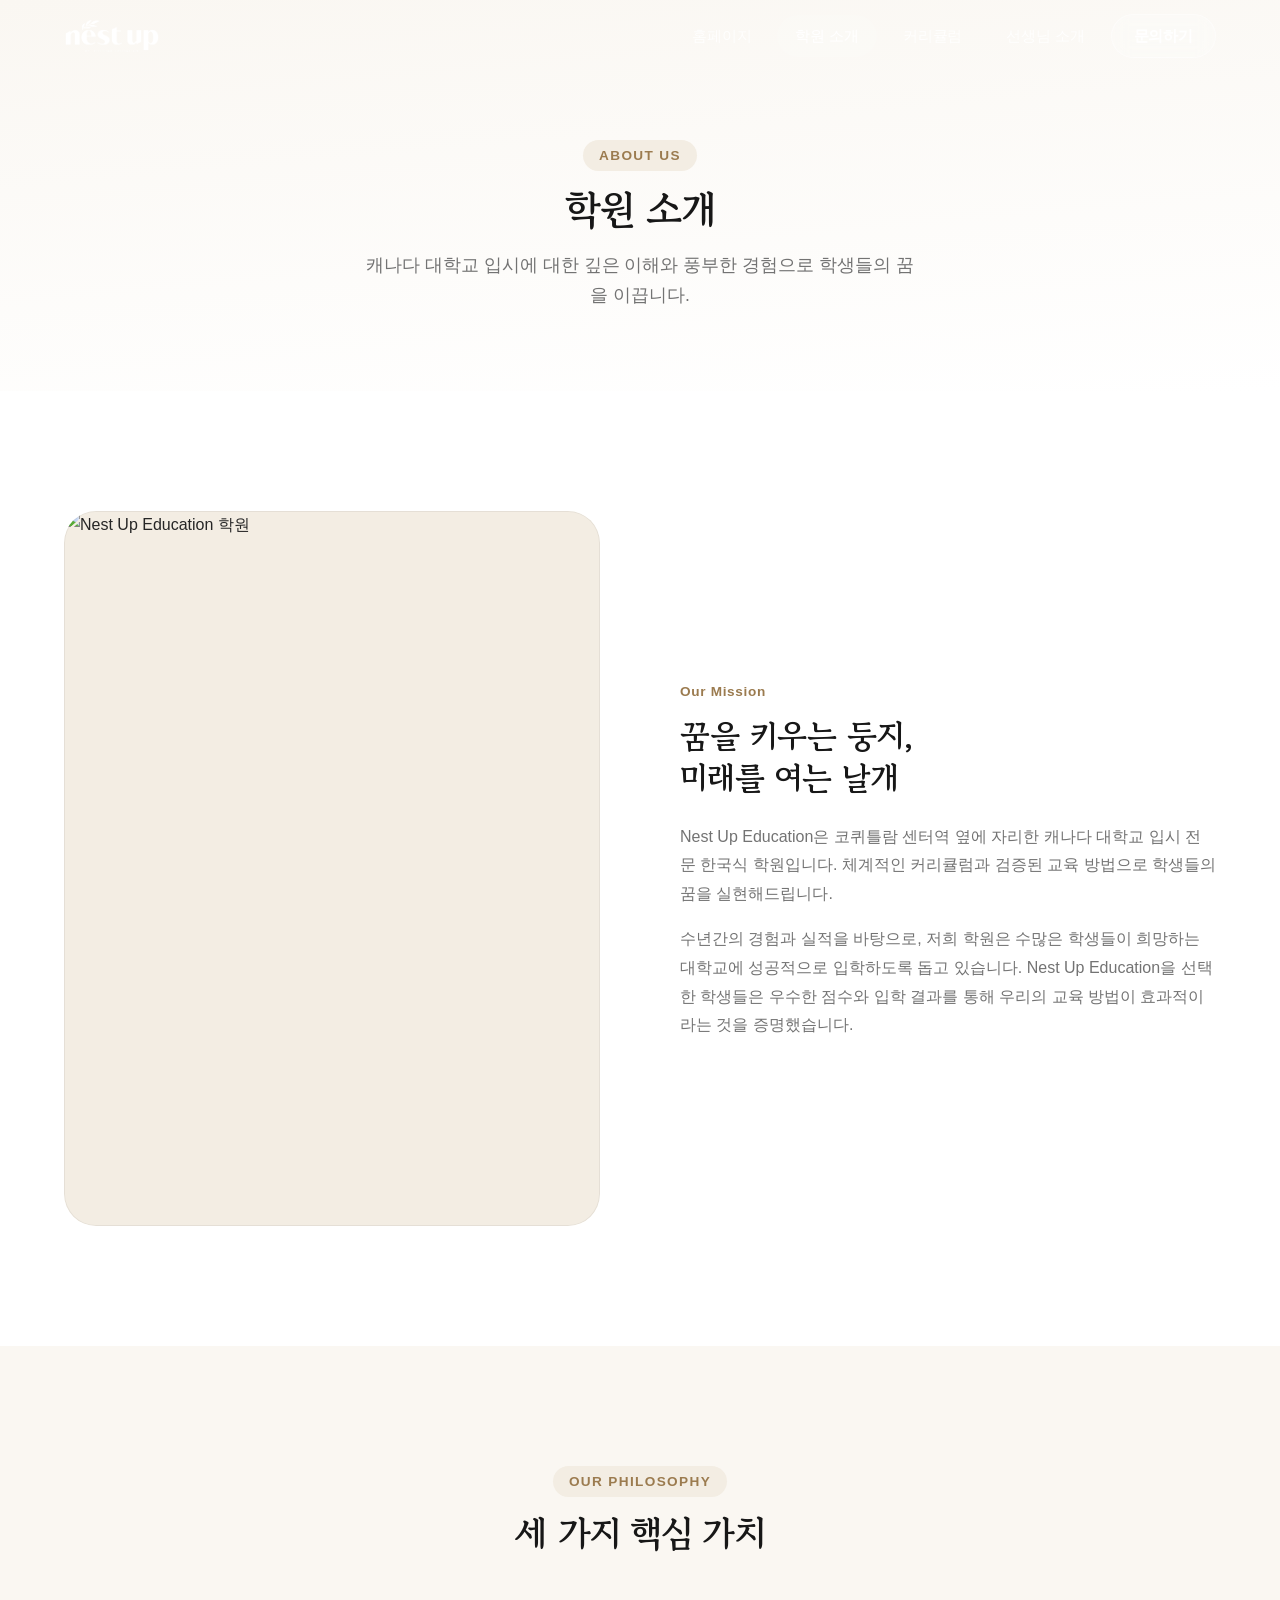
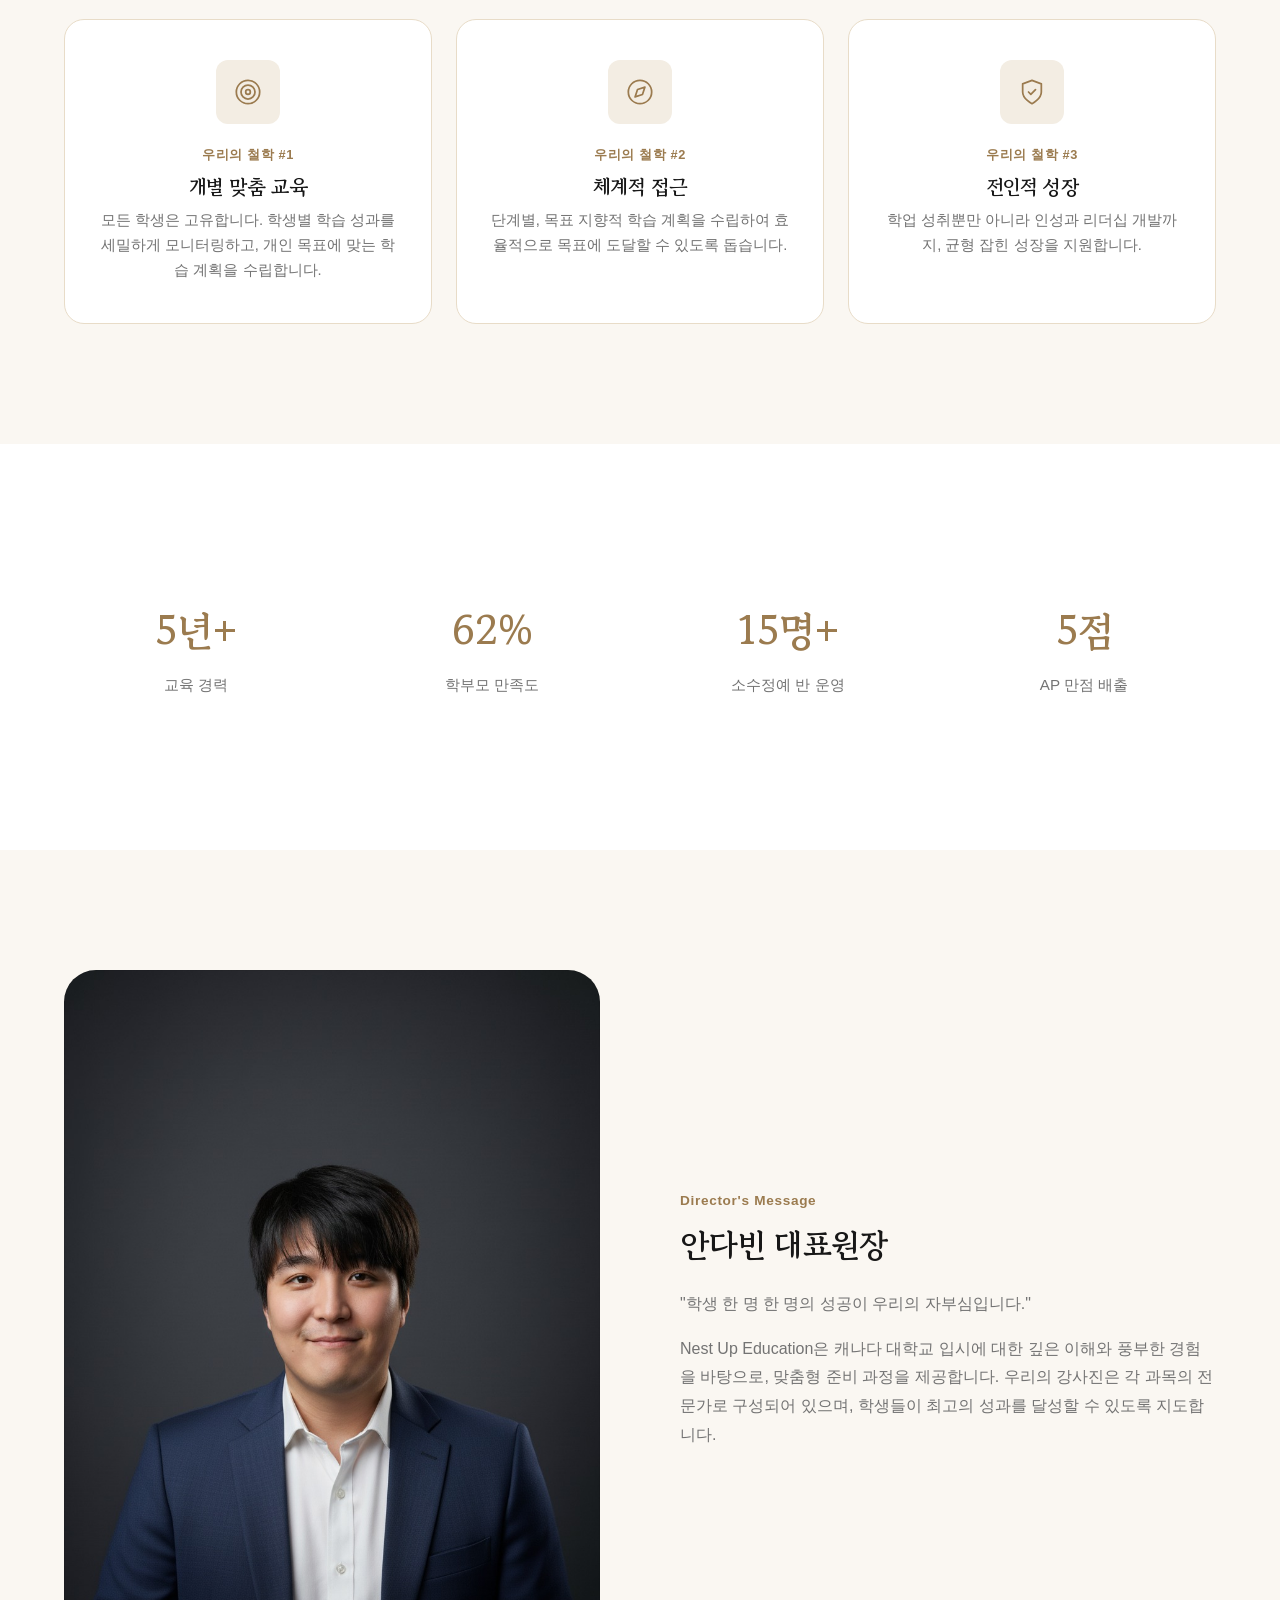
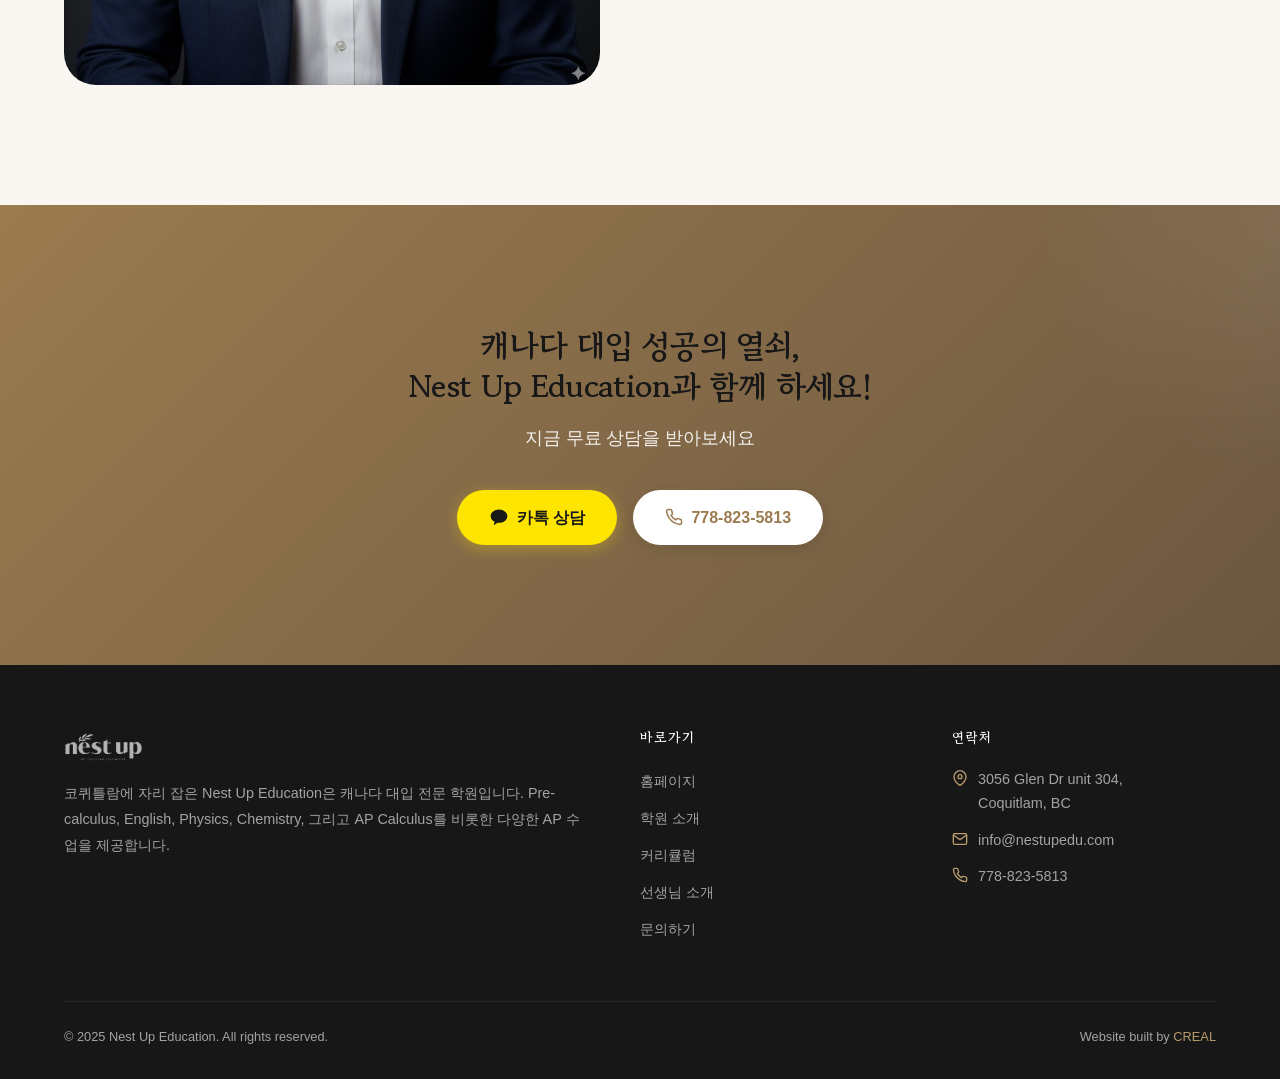
==== about.html @ 0aa25c6c "Initial commit: Nest Up Education website 5-page static site (Home, About, Curriculum, Teachers, Con" ====
<!DOCTYPE html>
<html lang="ko">
<head>
  <meta charset="UTF-8">
  <meta name="viewport" content="width=device-width, initial-scale=1.0">
  <title>학원 소개 | Nest Up Education</title>
  <meta name="description" content="Nest Up Education 학원 소개 - 캐나다 대학교 입시 전문 교육 기관">
  <link rel="preconnect" href="https://fonts.googleapis.com">
  <link rel="preconnect" href="https://fonts.gstatic.com" crossorigin>
  <link href="https://fonts.googleapis.com/css2?family=Gowun+Batang:wght@400;700&display=swap" rel="stylesheet">
  <link rel="stylesheet" href="https://cdn.jsdelivr.net/gh/orioncactus/pretendard@v1.3.9/dist/web/variable/pretendardvariable-dynamic-subset.min.css">
  <link rel="stylesheet" href="styles.css">
</head>
<body>

  <!-- Navigation -->
  <nav class="nav">
    <div class="nav-inner">
      <a href="index.html" class="nav-logo">
        <img src="assets/logo.png" alt="Nest Up Education">
      </a>
      <ul class="nav-menu">
        <li><a href="index.html">홈페이지</a></li>
        <li><a href="about.html">학원 소개</a></li>
        <li><a href="curriculum.html">커리큘럼</a></li>
        <li><a href="teachers.html">선생님 소개</a></li>
        <li><a href="contact.html" class="nav-cta">문의하기</a></li>
      </ul>
      <button class="hamburger" aria-label="메뉴 열기">
        <span></span>
        <span></span>
        <span></span>
      </button>
    </div>
  </nav>

  <!-- Page Hero -->
  <section class="page-hero">
    <div class="container fade-in">
      <span class="section-label">About Us</span>
      <h1 class="page-hero-title">학원 소개</h1>
      <p class="page-hero-desc">캐나다 대학교 입시에 대한 깊은 이해와 풍부한 경험으로 학생들의 꿈을 이끕니다.</p>
    </div>
  </section>

  <!-- Mission -->
  <section class="section">
    <div class="container">
      <div class="split">
        <div class="split-image fade-in-left">
          <img src="assets/academy-building.jpg" alt="Nest Up Education 학원" style="width:100%;height:100%;object-fit:cover;">
        </div>
        <div class="fade-in-right">
          <p class="split-label">Our Mission</p>
          <h2 class="split-title">꿈을 키우는 둥지,<br>미래를 여는 날개</h2>
          <p class="split-text">
            Nest Up Education은 코퀴틀람 센터역 옆에 자리한 캐나다 대학교 입시 전문 한국식 학원입니다. 체계적인 커리큘럼과 검증된 교육 방법으로 학생들의 꿈을 실현해드립니다.
          </p>
          <p class="split-text">
            수년간의 경험과 실적을 바탕으로, 저희 학원은 수많은 학생들이 희망하는 대학교에 성공적으로 입학하도록 돕고 있습니다. Nest Up Education을 선택한 학생들은 우수한 점수와 입학 결과를 통해 우리의 교육 방법이 효과적이라는 것을 증명했습니다.
          </p>
        </div>
      </div>
    </div>
  </section>

  <!-- Philosophy -->
  <section class="section section-warm">
    <div class="container">
      <div class="section-header fade-in">
        <span class="section-label">Our Philosophy</span>
        <h2 class="section-title">세 가지 핵심 가치</h2>
      </div>
      <div class="philosophy-grid stagger">
        <div class="philosophy-card fade-in">
          <div class="philosophy-icon"><svg width="28" height="28" viewBox="0 0 24 24" fill="none" stroke="currentColor" stroke-width="1.5" stroke-linecap="round" stroke-linejoin="round"><circle cx="12" cy="12" r="10"/><circle cx="12" cy="12" r="6"/><circle cx="12" cy="12" r="2"/></svg></div>
          <p class="philosophy-label">우리의 철학 #1</p>
          <h3 class="philosophy-title">개별 맞춤 교육</h3>
          <p class="philosophy-desc">모든 학생은 고유합니다. 학생별 학습 성과를 세밀하게 모니터링하고, 개인 목표에 맞는 학습 계획을 수립합니다.</p>
        </div>
        <div class="philosophy-card fade-in">
          <div class="philosophy-icon"><svg width="28" height="28" viewBox="0 0 24 24" fill="none" stroke="currentColor" stroke-width="1.5" stroke-linecap="round" stroke-linejoin="round"><circle cx="12" cy="12" r="10"/><polygon points="16.24 7.76 14.12 14.12 7.76 16.24 9.88 9.88 16.24 7.76"/></svg></div>
          <p class="philosophy-label">우리의 철학 #2</p>
          <h3 class="philosophy-title">체계적 접근</h3>
          <p class="philosophy-desc">단계별, 목표 지향적 학습 계획을 수립하여 효율적으로 목표에 도달할 수 있도록 돕습니다.</p>
        </div>
        <div class="philosophy-card fade-in">
          <div class="philosophy-icon"><svg width="28" height="28" viewBox="0 0 24 24" fill="none" stroke="currentColor" stroke-width="1.5" stroke-linecap="round" stroke-linejoin="round"><path d="M12 22s8-4 8-10V5l-8-3-8 3v7c0 6 8 10 8 10z"/><path d="m9 12 2 2 4-4"/></svg></div>
          <p class="philosophy-label">우리의 철학 #3</p>
          <h3 class="philosophy-title">전인적 성장</h3>
          <p class="philosophy-desc">학업 성취뿐만 아니라 인성과 리더십 개발까지, 균형 잡힌 성장을 지원합니다.</p>
        </div>
      </div>
    </div>
  </section>

  <!-- Stats -->
  <section class="section">
    <div class="container">
      <div style="display:grid;grid-template-columns:repeat(4,1fr);gap:32px;text-align:center;" class="stagger">
        <div class="fade-in" style="padding:32px;">
          <p style="font-family:var(--font-heading);font-size:2.5rem;font-weight:700;color:var(--color-primary);" data-count="5" data-suffix="년+">0</p>
          <p style="font-size:0.95rem;color:var(--color-text-muted);margin-top:8px;">교육 경력</p>
        </div>
        <div class="fade-in" style="padding:32px;">
          <p style="font-family:var(--font-heading);font-size:2.5rem;font-weight:700;color:var(--color-primary);" data-count="100" data-suffix="%">0</p>
          <p style="font-size:0.95rem;color:var(--color-text-muted);margin-top:8px;">학부모 만족도</p>
        </div>
        <div class="fade-in" style="padding:32px;">
          <p style="font-family:var(--font-heading);font-size:2.5rem;font-weight:700;color:var(--color-primary);" data-count="15" data-suffix="명+">0</p>
          <p style="font-size:0.95rem;color:var(--color-text-muted);margin-top:8px;">소수정예 반 운영</p>
        </div>
        <div class="fade-in" style="padding:32px;">
          <p style="font-family:var(--font-heading);font-size:2.5rem;font-weight:700;color:var(--color-primary);" data-count="5" data-suffix="점">0</p>
          <p style="font-size:0.95rem;color:var(--color-text-muted);margin-top:8px;">AP 만점 배출</p>
        </div>
      </div>
    </div>
  </section>

  <!-- Director -->
  <section class="section section-warm">
    <div class="container">
      <div class="split split-reverse">
        <div class="fade-in-right">
          <p class="split-label">Director's Message</p>
          <h2 class="split-title">안다빈 대표원장</h2>
          <p class="split-text">
            "학생 한 명 한 명의 성공이 우리의 자부심입니다."
          </p>
          <p class="split-text">
            Nest Up Education은 캐나다 대학교 입시에 대한 깊은 이해와 풍부한 경험을 바탕으로, 맞춤형 준비 과정을 제공합니다. 우리의 강사진은 각 과목의 전문가로 구성되어 있으며, 학생들이 최고의 성과를 달성할 수 있도록 지도합니다.
          </p>
        </div>
        <div class="split-image fade-in-left">
          <img src="assets/director.jpeg" alt="안다빈 대표원장" style="width:100%;height:100%;object-fit:cover;">
        </div>
      </div>
    </div>
  </section>

  <!-- CTA -->
  <section class="section cta-section">
    <div class="container">
      <div class="fade-in" style="position:relative;z-index:1;">
        <h2 class="cta-title">캐나다 대입 성공의 열쇠,<br>Nest Up Education과 함께 하세요!</h2>
        <p class="cta-desc">지금 무료 상담을 받아보세요</p>
        <div class="cta-buttons">
          <a href="https://open.kakao.com/me/nestup" target="_blank" class="btn btn-kakao">
            <svg width="20" height="20" viewBox="0 0 24 24" fill="currentColor"><path d="M12 3C6.5 3 2 6.58 2 11c0 2.84 1.88 5.33 4.7 6.77l-.96 3.56c-.07.25.22.45.44.31L10.3 18.9c.55.07 1.12.1 1.7.1 5.5 0 10-3.58 10-8s-4.5-8-10-8z"/></svg>
            카톡 상담
          </a>
          <a href="tel:7788235813" class="btn btn-white"><svg width="18" height="18" viewBox="0 0 24 24" fill="none" stroke="currentColor" stroke-width="2" stroke-linecap="round" stroke-linejoin="round"><path d="M22 16.92v3a2 2 0 0 1-2.18 2 19.79 19.79 0 0 1-8.63-3.07 19.5 19.5 0 0 1-6-6 19.79 19.79 0 0 1-3.07-8.67A2 2 0 0 1 4.11 2h3a2 2 0 0 1 2 1.72c.127.96.361 1.903.7 2.81a2 2 0 0 1-.45 2.11L8.09 9.91a16 16 0 0 0 6 6l1.27-1.27a2 2 0 0 1 2.11-.45c.907.339 1.85.573 2.81.7A2 2 0 0 1 22 16.92z"/></svg> 778-823-5813</a>
        </div>
      </div>
    </div>
  </section>

  <!-- Footer -->
  <footer class="footer">
    <div class="container">
      <div class="footer-inner">
        <div class="footer-brand">
          <img src="assets/logo.png" alt="Nest Up Education" class="footer-logo">
          <p>코퀴틀람에 자리 잡은 Nest Up Education은 캐나다 대입 전문 학원입니다. Pre-calculus, English, Physics, Chemistry, 그리고 AP Calculus를 비롯한 다양한 AP 수업을 제공합니다.</p>
        </div>
        <div>
          <h4 class="footer-heading">바로가기</h4>
          <ul class="footer-links">
            <li><a href="index.html">홈페이지</a></li>
            <li><a href="about.html">학원 소개</a></li>
            <li><a href="curriculum.html">커리큘럼</a></li>
            <li><a href="teachers.html">선생님 소개</a></li>
            <li><a href="contact.html">문의하기</a></li>
          </ul>
        </div>
        <div>
          <h4 class="footer-heading">연락처</h4>
          <div class="footer-contact-item">
            <svg width="16" height="16" viewBox="0 0 24 24" fill="none" stroke="currentColor" stroke-width="2"><path d="M21 10c0 7-9 13-9 13s-9-6-9-13a9 9 0 0 1 18 0z"/><circle cx="12" cy="10" r="3"/></svg>
            <span>3056 Glen Dr unit 304,<br>Coquitlam, BC</span>
          </div>
          <div class="footer-contact-item">
            <svg width="16" height="16" viewBox="0 0 24 24" fill="none" stroke="currentColor" stroke-width="2"><path d="M4 4h16c1.1 0 2 .9 2 2v12c0 1.1-.9 2-2 2H4c-1.1 0-2-.9-2-2V6c0-1.1.9-2 2-2z"/><polyline points="22,6 12,13 2,6"/></svg>
            <span>info@nestupedu.com</span>
          </div>
          <div class="footer-contact-item">
            <svg width="16" height="16" viewBox="0 0 24 24" fill="none" stroke="currentColor" stroke-width="2"><path d="M22 16.92v3a2 2 0 0 1-2.18 2 19.79 19.79 0 0 1-8.63-3.07 19.5 19.5 0 0 1-6-6 19.79 19.79 0 0 1-3.07-8.67A2 2 0 0 1 4.11 2h3a2 2 0 0 1 2 1.72c.127.96.361 1.903.7 2.81a2 2 0 0 1-.45 2.11L8.09 9.91a16 16 0 0 0 6 6l1.27-1.27a2 2 0 0 1 2.11-.45c.907.339 1.85.573 2.81.7A2 2 0 0 1 22 16.92z"/></svg>
            <span>778-823-5813</span>
          </div>
        </div>
      </div>
      <div class="footer-bottom">
        <p>&copy; 2025 Nest Up Education. All rights reserved.</p>
        <p>Website built by <a href="https://crealwork.com/" target="_blank">CREAL</a></p>
      </div>
    </div>
  </footer>

  <script src="main.js"></script>
</body>
</html>
---- styles.css ----
/* ========================================
   Nest Up Education — Design System & Styles
   ======================================== */

/* --- Reset & Base --- */
*, *::before, *::after {
  margin: 0;
  padding: 0;
  box-sizing: border-box;
}

:root {
  /* Brand Colors (from logo) */
  --brown-50: #FAF7F2;
  --brown-100: #F3EDE3;
  --brown-200: #E8DCC8;
  --brown-300: #D4C4A0;
  --brown-400: #B89B6A;
  --brown-500: #9B7B4F;
  --brown-600: #816A4A;
  --brown-700: #6B5740;
  --brown-800: #574736;
  --brown-900: #3D3226;

  --gray-50: #FAFAFA;
  --gray-100: #F5F5F5;
  --gray-200: #E5E5E5;
  --gray-300: #D4D4D4;
  --gray-400: #A3A3A3;
  --gray-500: #737373;
  --gray-600: #5A5A5A;
  --gray-700: #404040;
  --gray-800: #262626;
  --gray-900: #171717;

  /* Semantic */
  --color-primary: var(--brown-500);
  --color-primary-hover: var(--brown-600);
  --color-primary-light: var(--brown-100);
  --color-bg: #FFFFFF;
  --color-bg-warm: var(--brown-50);
  --color-bg-section: var(--brown-100);
  --color-text: var(--gray-800);
  --color-text-muted: var(--gray-500);
  --color-text-light: var(--gray-400);
  --color-heading: var(--gray-900);
  --color-accent: var(--gray-600);
  --color-border: var(--brown-200);
  --color-card-bg: #FFFFFF;

  /* Typography */
  --font-heading: 'Gowun Batang', serif;
  --font-body: 'Pretendard', 'Noto Sans KR', sans-serif;

  /* Spacing */
  --section-gap: 120px;
  --container-max: 1200px;
  --container-padding: 24px;

  /* Radius */
  --radius-sm: 6px;
  --radius-md: 12px;
  --radius-lg: 20px;
  --radius-xl: 32px;
  --radius-full: 9999px;

  /* Shadows */
  --shadow-sm: 0 1px 3px rgba(0,0,0,0.06);
  --shadow-md: 0 4px 12px rgba(0,0,0,0.08);
  --shadow-lg: 0 12px 32px rgba(0,0,0,0.1);
  --shadow-xl: 0 24px 48px rgba(0,0,0,0.12);
  --shadow-card: 0 2px 8px rgba(155,123,79,0.08);
  --shadow-card-hover: 0 12px 28px rgba(155,123,79,0.15);

  /* Transitions */
  --transition-fast: 0.15s ease;
  --transition: 0.3s ease;
  --transition-slow: 0.5s ease;
}

html {
  scroll-behavior: smooth;
  font-size: 16px;
}

body {
  font-family: var(--font-body);
  color: var(--color-text);
  background: var(--color-bg);
  line-height: 1.7;
  -webkit-font-smoothing: antialiased;
  -moz-osx-font-smoothing: grayscale;
  overflow-x: hidden;
}

a {
  color: var(--color-primary);
  text-decoration: none;
  transition: color var(--transition-fast);
}

a:hover {
  color: var(--color-primary-hover);
}

img {
  max-width: 100%;
  height: auto;
  display: block;
}

h1, h2, h3, h4, h5 {
  font-family: var(--font-heading);
  color: var(--color-heading);
  line-height: 1.3;
  letter-spacing: -0.02em;
}

/* --- Utility --- */
.container {
  max-width: var(--container-max);
  margin: 0 auto;
  padding: 0 var(--container-padding);
}

.sr-only {
  position: absolute;
  width: 1px;
  height: 1px;
  overflow: hidden;
  clip: rect(0,0,0,0);
  white-space: nowrap;
}

/* --- Navigation --- */
.nav {
  position: fixed;
  top: 0;
  left: 0;
  right: 0;
  z-index: 1000;
  background: transparent;
  border-bottom: 1px solid transparent;
  transition: all 0.4s ease;
}

.nav.scrolled {
  background: rgba(255,255,255,0.95);
  backdrop-filter: blur(16px);
  -webkit-backdrop-filter: blur(16px);
  border-bottom: 1px solid rgba(155,123,79,0.1);
  box-shadow: 0 2px 20px rgba(0,0,0,0.06);
}

.nav-inner {
  display: flex;
  align-items: center;
  justify-content: space-between;
  height: 72px;
  max-width: var(--container-max);
  margin: 0 auto;
  padding: 0 var(--container-padding);
}

.nav-logo img {
  height: 44px;
  width: auto;
  filter: brightness(0) invert(1);
  transition: filter 0.4s ease;
}

.nav.scrolled .nav-logo img {
  filter: none;
}

.nav-menu {
  display: flex;
  align-items: center;
  gap: 8px;
  list-style: none;
}

.nav-menu a {
  display: block;
  padding: 8px 18px;
  font-size: 0.95rem;
  font-weight: 500;
  color: rgba(255,255,255,0.85);
  border-radius: var(--radius-full);
  transition: all var(--transition-fast);
  letter-spacing: -0.01em;
}

.nav-menu a:hover,
.nav-menu a.active {
  color: #fff;
  background: rgba(255,255,255,0.15);
}

.nav.scrolled .nav-menu a {
  color: var(--gray-700);
}

.nav.scrolled .nav-menu a:hover,
.nav.scrolled .nav-menu a.active {
  color: var(--color-primary);
  background: var(--brown-50);
}

.nav-cta {
  padding: 8px 22px !important;
  background: rgba(255,255,255,0.2) !important;
  color: #fff !important;
  border: 1px solid rgba(255,255,255,0.4) !important;
  border-radius: var(--radius-full) !important;
  font-weight: 600 !important;
  backdrop-filter: blur(8px);
}

.nav-cta:hover {
  background: rgba(255,255,255,0.3) !important;
  color: #fff !important;
  transform: translateY(-1px);
}

.nav.scrolled .nav-cta {
  background: var(--color-primary) !important;
  color: #fff !important;
  border-color: var(--color-primary) !important;
}

.nav.scrolled .nav-cta:hover {
  background: var(--color-primary-hover) !important;
}

/* Hamburger */
.hamburger {
  display: none;
  flex-direction: column;
  gap: 5px;
  cursor: pointer;
  padding: 8px;
  background: none;
  border: none;
  z-index: 1001;
}

.hamburger span {
  display: block;
  width: 24px;
  height: 2px;
  background: #fff;
  border-radius: 2px;
  transition: all var(--transition);
}

.nav.scrolled .hamburger span {
  background: var(--gray-700);
}

.hamburger.active span:nth-child(1) {
  transform: rotate(45deg) translate(5px, 5px);
}

.hamburger.active span:nth-child(2) {
  opacity: 0;
}

.hamburger.active span:nth-child(3) {
  transform: rotate(-45deg) translate(5px, -5px);
}

/* --- Hero Section --- */
.hero {
  position: relative;
  min-height: 100vh;
  display: flex;
  align-items: center;
  justify-content: center;
  text-align: center;
  padding: 120px var(--container-padding) 80px;
  background: url('assets/hero-bg.png') center center / cover no-repeat fixed;
  overflow: hidden;
}

.hero::before {
  content: '';
  position: absolute;
  inset: 0;
  background: linear-gradient(
    180deg,
    rgba(40,30,20,0.55) 0%,
    rgba(40,30,20,0.65) 60%,
    rgba(40,30,20,0.80) 100%
  );
}

.hero::after {
  display: none;
}

.hero-content {
  position: relative;
  z-index: 1;
  max-width: 720px;
}

.hero-logo {
  width: 200px;
  margin: 0 auto 40px;
  filter: brightness(0) invert(1);
  opacity: 0.95;
}

.hero-tagline {
  font-family: var(--font-heading);
  font-size: 3rem;
  font-weight: 700;
  color: #FFFFFF;
  margin-bottom: 24px;
  line-height: 1.3;
  letter-spacing: -0.03em;
  text-shadow: 0 2px 16px rgba(0,0,0,0.2);
}

.hero-desc {
  font-size: 1.1rem;
  color: rgba(255,255,255,0.85);
  line-height: 1.8;
  margin-bottom: 40px;
}

.hero-desc strong {
  color: var(--brown-300);
  font-weight: 600;
}

/* Buttons */
.btn {
  display: inline-flex;
  align-items: center;
  gap: 8px;
  padding: 14px 32px;
  font-size: 1rem;
  font-weight: 600;
  font-family: var(--font-body);
  border-radius: var(--radius-full);
  border: none;
  cursor: pointer;
  transition: all var(--transition);
  text-decoration: none;
}

.btn-primary {
  background: var(--color-primary);
  color: #fff;
  box-shadow: 0 4px 16px rgba(155,123,79,0.25);
}

.btn-primary:hover {
  background: var(--color-primary-hover);
  color: #fff;
  transform: translateY(-2px);
  box-shadow: 0 8px 24px rgba(155,123,79,0.3);
}

.btn-outline {
  background: transparent;
  color: var(--color-primary);
  border: 2px solid var(--color-primary);
}

.btn-outline:hover {
  background: var(--color-primary);
  color: #fff;
  transform: translateY(-2px);
}

.btn-kakao {
  background: #FEE500;
  color: #191919;
  box-shadow: 0 4px 16px rgba(254,229,0,0.3);
}

.btn-kakao:hover {
  background: #E6CF00;
  color: #191919;
  transform: translateY(-2px);
}

/* --- Section Common --- */
.section {
  padding: var(--section-gap) 0;
}

.section-warm {
  background: var(--color-bg-warm);
}

.section-header {
  text-align: center;
  max-width: 640px;
  margin: 0 auto 64px;
}

.section-label {
  display: inline-block;
  font-size: 0.85rem;
  font-weight: 600;
  color: var(--color-primary);
  text-transform: uppercase;
  letter-spacing: 0.1em;
  margin-bottom: 12px;
  padding: 4px 16px;
  background: var(--brown-100);
  border-radius: var(--radius-full);
}

.section-title {
  font-size: 2.25rem;
  font-weight: 700;
  margin-bottom: 16px;
}

.section-desc {
  font-size: 1.05rem;
  color: var(--color-text-muted);
  line-height: 1.8;
}

/* --- Philosophy Cards --- */
.philosophy-grid {
  display: grid;
  grid-template-columns: repeat(3, 1fr);
  gap: 24px;
}

.philosophy-card {
  background: var(--color-card-bg);
  border: 1px solid var(--color-border);
  border-radius: var(--radius-lg);
  padding: 40px 32px;
  text-align: center;
  transition: all var(--transition);
  position: relative;
  overflow: hidden;
}

.philosophy-card::before {
  content: '';
  position: absolute;
  top: 0;
  left: 0;
  right: 0;
  height: 4px;
  background: linear-gradient(90deg, var(--brown-400), var(--brown-500));
  transform: scaleX(0);
  transition: transform var(--transition);
}

.philosophy-card:hover {
  transform: translateY(-4px);
  box-shadow: var(--shadow-card-hover);
  border-color: var(--brown-300);
}

.philosophy-card:hover::before {
  transform: scaleX(1);
}

.philosophy-icon {
  width: 64px;
  height: 64px;
  margin: 0 auto 20px;
  display: flex;
  align-items: center;
  justify-content: center;
  background: var(--brown-100);
  border-radius: var(--radius-md);
  color: var(--color-primary);
  font-size: 28px;
}

.philosophy-label {
  font-size: 0.8rem;
  color: var(--color-primary);
  font-weight: 600;
  letter-spacing: 0.05em;
  margin-bottom: 8px;
}

.philosophy-title {
  font-size: 1.25rem;
  font-weight: 700;
  margin-bottom: 8px;
}

.philosophy-desc {
  font-size: 0.92rem;
  color: var(--color-text-muted);
  line-height: 1.7;
}

/* --- Split Section (Image + Text) --- */
.split {
  display: grid;
  grid-template-columns: 1fr 1fr;
  gap: 80px;
  align-items: center;
}

.split-reverse {
  direction: rtl;
}

.split-reverse > * {
  direction: ltr;
}

.split-image {
  position: relative;
  border-radius: var(--radius-xl);
  overflow: hidden;
  aspect-ratio: 3/4;
  background: var(--brown-100);
}

.split-image img {
  width: 100%;
  height: 100%;
  object-fit: cover;
}

.split-image::after {
  content: '';
  position: absolute;
  inset: 0;
  border-radius: var(--radius-xl);
  box-shadow: inset 0 0 0 1px rgba(0,0,0,0.06);
}

.split-label {
  font-size: 0.85rem;
  color: var(--color-primary);
  font-weight: 600;
  letter-spacing: 0.05em;
  margin-bottom: 12px;
}

.split-title {
  font-size: 2rem;
  font-weight: 700;
  margin-bottom: 24px;
}

.split-text {
  font-size: 1rem;
  color: var(--color-text-muted);
  line-height: 1.8;
  margin-bottom: 16px;
}

.split-list {
  list-style: none;
  margin: 20px 0 32px;
}

.split-list li {
  position: relative;
  padding-left: 28px;
  margin-bottom: 12px;
  font-size: 1rem;
  color: var(--gray-700);
}

.split-list li::before {
  content: '✓';
  position: absolute;
  left: 0;
  color: var(--color-primary);
  font-weight: 700;
}

/* --- Perks Grid --- */
.perks-grid {
  display: grid;
  grid-template-columns: repeat(3, 1fr);
  gap: 24px;
}

.perk-card {
  background: var(--color-card-bg);
  border: 1px solid var(--color-border);
  border-radius: var(--radius-lg);
  padding: 36px 28px;
  transition: all var(--transition);
}

.perk-card:hover {
  transform: translateY(-4px);
  box-shadow: var(--shadow-card-hover);
  border-color: var(--brown-300);
}

.perk-icon {
  width: 52px;
  height: 52px;
  display: flex;
  align-items: center;
  justify-content: center;
  background: var(--brown-100);
  border-radius: var(--radius-md);
  margin-bottom: 20px;
  font-size: 24px;
  color: var(--color-primary);
}

.perk-title {
  font-size: 1.1rem;
  font-weight: 700;
  margin-bottom: 8px;
  font-family: var(--font-heading);
}

.perk-desc {
  font-size: 0.9rem;
  color: var(--color-text-muted);
  line-height: 1.7;
}

/* --- Quote / Testimonial --- */
.quote-section {
  background: linear-gradient(135deg, var(--brown-800) 0%, var(--brown-900) 100%);
  color: #fff;
  position: relative;
  overflow: hidden;
}

.quote-section::before {
  content: '"';
  position: absolute;
  top: -40px;
  left: 40px;
  font-size: 300px;
  font-family: var(--font-heading);
  color: rgba(255,255,255,0.03);
  line-height: 1;
}

.quote-content {
  max-width: 720px;
  margin: 0 auto;
  text-align: center;
  position: relative;
  z-index: 1;
}

.quote-text {
  font-family: var(--font-heading);
  font-size: 1.35rem;
  font-style: italic;
  line-height: 1.8;
  margin-bottom: 24px;
  color: rgba(255,255,255,0.9);
}

.quote-author {
  font-size: 0.95rem;
  color: var(--brown-300);
  font-weight: 500;
}

/* --- Director Quote --- */
.director-quote {
  display: flex;
  align-items: center;
  gap: 40px;
  background: var(--brown-50);
  border-radius: var(--radius-xl);
  padding: 48px;
  border: 1px solid var(--color-border);
}

.director-avatar {
  width: 80px;
  height: 80px;
  border-radius: 50%;
  background: var(--brown-200);
  flex-shrink: 0;
  display: flex;
  align-items: center;
  justify-content: center;
  font-size: 32px;
  color: var(--color-primary);
}

.director-text {
  font-family: var(--font-heading);
  font-size: 1.15rem;
  font-style: italic;
  color: var(--gray-700);
  line-height: 1.8;
  margin-bottom: 12px;
}

.director-name {
  font-size: 0.9rem;
  color: var(--color-text-muted);
  font-weight: 500;
}

/* --- CTA Section --- */
.cta-section {
  background: linear-gradient(135deg, var(--brown-500) 0%, var(--brown-700) 100%);
  color: #fff;
  text-align: center;
  position: relative;
  overflow: hidden;
}

.cta-section::before {
  content: '';
  position: absolute;
  top: -50%;
  right: -20%;
  width: 500px;
  height: 500px;
  background: radial-gradient(circle, rgba(255,255,255,0.08) 0%, transparent 70%);
  border-radius: 50%;
}

.cta-title {
  font-size: 2rem;
  font-weight: 700;
  margin-bottom: 16px;
  font-family: var(--font-heading);
}

.cta-desc {
  font-size: 1.1rem;
  opacity: 0.9;
  margin-bottom: 36px;
}

.cta-phone {
  font-size: 1.25rem;
  font-weight: 600;
  margin-top: 24px;
  opacity: 0.85;
}

.cta-phone a {
  color: #fff;
  border-bottom: 1px solid rgba(255,255,255,0.4);
}

.cta-buttons {
  display: flex;
  gap: 16px;
  justify-content: center;
  flex-wrap: wrap;
}

.btn-white {
  background: #fff;
  color: var(--color-primary);
  box-shadow: 0 4px 16px rgba(0,0,0,0.1);
}

.btn-white:hover {
  background: var(--brown-50);
  color: var(--color-primary-hover);
  transform: translateY(-2px);
}

/* --- Footer --- */
.footer {
  background: var(--gray-900);
  color: var(--gray-400);
  padding: 64px 0 32px;
}

.footer-inner {
  display: grid;
  grid-template-columns: 2fr 1fr 1fr;
  gap: 48px;
  margin-bottom: 48px;
}

.footer-brand p {
  font-size: 0.9rem;
  line-height: 1.8;
  margin-top: 16px;
}

.footer-logo {
  height: 36px;
  filter: brightness(0) invert(0.7);
}

.footer-heading {
  font-size: 0.85rem;
  font-weight: 700;
  color: #fff;
  text-transform: uppercase;
  letter-spacing: 0.1em;
  margin-bottom: 20px;
}

.footer-links {
  list-style: none;
}

.footer-links li {
  margin-bottom: 10px;
}

.footer-links a {
  color: var(--gray-400);
  font-size: 0.9rem;
  transition: color var(--transition-fast);
}

.footer-links a:hover {
  color: #fff;
}

.footer-contact-item {
  display: flex;
  align-items: flex-start;
  gap: 10px;
  margin-bottom: 12px;
  font-size: 0.9rem;
}

.footer-contact-item svg {
  flex-shrink: 0;
  margin-top: 3px;
  color: var(--brown-400);
}

.footer-bottom {
  border-top: 1px solid var(--gray-800);
  padding-top: 24px;
  display: flex;
  justify-content: space-between;
  align-items: center;
  font-size: 0.8rem;
}

.footer-bottom a {
  color: var(--brown-400);
}

/* --- Scroll Animations --- */
.fade-in {
  opacity: 0;
  transform: translateY(24px);
  transition: opacity 0.6s ease, transform 0.6s ease;
}

.fade-in.visible {
  opacity: 1;
  transform: translateY(0);
}

.fade-in-left {
  opacity: 0;
  transform: translateX(-40px);
  transition: opacity 0.6s ease, transform 0.6s ease;
}

.fade-in-left.visible {
  opacity: 1;
  transform: translateX(0);
}

.fade-in-right {
  opacity: 0;
  transform: translateX(40px);
  transition: opacity 0.6s ease, transform 0.6s ease;
}

.fade-in-right.visible {
  opacity: 1;
  transform: translateX(0);
}

/* Stagger children */
.stagger > *:nth-child(1) { transition-delay: 0s; }
.stagger > *:nth-child(2) { transition-delay: 0.1s; }
.stagger > *:nth-child(3) { transition-delay: 0.2s; }
.stagger > *:nth-child(4) { transition-delay: 0.25s; }
.stagger > *:nth-child(5) { transition-delay: 0.3s; }
.stagger > *:nth-child(6) { transition-delay: 0.35s; }

/* --- About Page --- */
.page-hero {
  padding: 140px 0 80px;
  background: linear-gradient(175deg, var(--brown-50) 0%, #fff 100%);
  text-align: center;
}

.page-hero-title {
  font-size: 2.5rem;
  margin-bottom: 16px;
}

.page-hero-desc {
  font-size: 1.1rem;
  color: var(--color-text-muted);
  max-width: 560px;
  margin: 0 auto;
}

/* --- Curriculum Cards --- */
.curriculum-grid {
  display: grid;
  grid-template-columns: repeat(2, 1fr);
  gap: 32px;
}

.curriculum-card {
  background: var(--color-card-bg);
  border: 1px solid var(--color-border);
  border-radius: var(--radius-lg);
  padding: 40px;
  transition: all var(--transition);
}

.curriculum-card:hover {
  box-shadow: var(--shadow-card-hover);
  border-color: var(--brown-300);
}

.curriculum-card-header {
  display: flex;
  align-items: center;
  gap: 16px;
  margin-bottom: 20px;
}

.curriculum-badge {
  width: 48px;
  height: 48px;
  background: var(--brown-100);
  border-radius: var(--radius-md);
  display: flex;
  align-items: center;
  justify-content: center;
  font-size: 22px;
  color: var(--color-primary);
  flex-shrink: 0;
}

.curriculum-name {
  font-size: 1.3rem;
  font-weight: 700;
}

.curriculum-desc {
  font-size: 0.95rem;
  color: var(--color-text-muted);
  line-height: 1.8;
  margin-bottom: 20px;
}

.curriculum-topics {
  display: flex;
  flex-wrap: wrap;
  gap: 8px;
}

.curriculum-tag {
  padding: 4px 14px;
  background: var(--brown-50);
  color: var(--brown-600);
  border-radius: var(--radius-full);
  font-size: 0.82rem;
  font-weight: 500;
  border: 1px solid var(--brown-200);
}

/* --- Teachers --- */
.teachers-grid {
  display: grid;
  grid-template-columns: repeat(3, 1fr);
  gap: 32px;
}

.teacher-card {
  background: var(--color-card-bg);
  border: 1px solid var(--color-border);
  border-radius: var(--radius-lg);
  overflow: hidden;
  transition: all var(--transition);
}

.teacher-card:hover {
  transform: translateY(-4px);
  box-shadow: var(--shadow-card-hover);
}

.teacher-photo {
  width: 100%;
  aspect-ratio: 1;
  background: linear-gradient(135deg, var(--brown-100) 0%, var(--brown-200) 100%);
  display: flex;
  align-items: center;
  justify-content: center;
  font-size: 64px;
  color: var(--brown-400);
}

.teacher-info {
  padding: 28px;
}

.teacher-name {
  font-size: 1.15rem;
  font-weight: 700;
  margin-bottom: 4px;
}

.teacher-role {
  font-size: 0.85rem;
  color: var(--color-primary);
  font-weight: 600;
  margin-bottom: 12px;
}

.teacher-bio {
  font-size: 0.9rem;
  color: var(--color-text-muted);
  line-height: 1.7;
}

/* --- Contact --- */
.contact-grid {
  display: grid;
  grid-template-columns: 1fr 1fr;
  gap: 48px;
}

.contact-form {
  background: var(--color-card-bg);
  border: 1px solid var(--color-border);
  border-radius: var(--radius-lg);
  padding: 40px;
}

.form-group {
  margin-bottom: 20px;
}

.form-label {
  display: block;
  font-size: 0.9rem;
  font-weight: 600;
  color: var(--gray-700);
  margin-bottom: 8px;
}

.form-input,
.form-textarea {
  width: 100%;
  padding: 12px 16px;
  font-size: 1rem;
  font-family: var(--font-body);
  border: 1.5px solid var(--color-border);
  border-radius: var(--radius-md);
  background: var(--brown-50);
  color: var(--color-text);
  transition: all var(--transition-fast);
}

.form-input:focus,
.form-textarea:focus {
  outline: none;
  border-color: var(--color-primary);
  box-shadow: 0 0 0 3px rgba(155,123,79,0.1);
  background: #fff;
}

.form-textarea {
  min-height: 140px;
  resize: vertical;
}

.contact-info-cards {
  display: flex;
  flex-direction: column;
  gap: 20px;
}

.contact-info-card {
  display: flex;
  align-items: flex-start;
  gap: 20px;
  padding: 28px;
  background: var(--brown-50);
  border-radius: var(--radius-lg);
  border: 1px solid var(--color-border);
}

.contact-info-icon {
  width: 48px;
  height: 48px;
  background: var(--brown-100);
  border-radius: var(--radius-md);
  display: flex;
  align-items: center;
  justify-content: center;
  flex-shrink: 0;
  font-size: 22px;
  color: var(--color-primary);
}

.contact-info-title {
  font-weight: 700;
  font-size: 1rem;
  margin-bottom: 4px;
}

.contact-info-text {
  font-size: 0.9rem;
  color: var(--color-text-muted);
  line-height: 1.6;
}

/* Map placeholder */
.map-container {
  border-radius: var(--radius-lg);
  overflow: hidden;
  aspect-ratio: 16/7;
  background: var(--brown-100);
  display: flex;
  align-items: center;
  justify-content: center;
  border: 1px solid var(--color-border);
}

.map-container iframe {
  width: 100%;
  height: 100%;
  border: none;
}

/* --- Responsive --- */
@media (max-width: 1024px) {
  :root {
    --section-gap: 80px;
  }

  .split {
    grid-template-columns: 1fr;
    gap: 48px;
  }

  .split-reverse {
    direction: ltr;
  }

  .philosophy-grid {
    grid-template-columns: 1fr;
    max-width: 480px;
    margin: 0 auto;
  }

  .perks-grid {
    grid-template-columns: repeat(2, 1fr);
  }

  .footer-inner {
    grid-template-columns: 1fr 1fr;
  }

  .curriculum-grid {
    grid-template-columns: 1fr;
  }

  .teachers-grid {
    grid-template-columns: repeat(2, 1fr);
  }

  .contact-grid {
    grid-template-columns: 1fr;
  }
}

@media (max-width: 768px) {
  :root {
    --section-gap: 64px;
    --container-padding: 20px;
  }

  .hero {
    min-height: auto;
    padding: 120px 20px 60px;
  }

  .hero-tagline {
    font-size: 2rem;
  }

  .hero-logo {
    width: 140px;
  }

  .section-title {
    font-size: 1.75rem;
  }

  .page-hero-title {
    font-size: 2rem;
  }

  .nav-menu {
    display: none;
    position: fixed;
    top: 0;
    left: 0;
    right: 0;
    bottom: 0;
    background: rgba(255,255,255,0.98);
    backdrop-filter: blur(20px);
    flex-direction: column;
    justify-content: center;
    align-items: center;
    gap: 8px;
    z-index: 999;
  }

  .nav-menu.open {
    display: flex;
  }

  .nav-menu a {
    font-size: 1.2rem;
    padding: 12px 24px;
  }

  .hamburger {
    display: flex;
  }

  .perks-grid {
    grid-template-columns: 1fr;
  }

  .teachers-grid {
    grid-template-columns: 1fr;
  }

  .footer-inner {
    grid-template-columns: 1fr;
    gap: 32px;
  }

  .footer-bottom {
    flex-direction: column;
    gap: 8px;
    text-align: center;
  }

  .director-quote {
    flex-direction: column;
    text-align: center;
    padding: 32px;
  }

  .split-title {
    font-size: 1.6rem;
  }

  .cta-title {
    font-size: 1.6rem;
  }
}

@media (prefers-reduced-motion: reduce) {
  .fade-in,
  .fade-in-left,
  .fade-in-right {
    opacity: 1;
    transform: none;
    transition: none;
  }
}
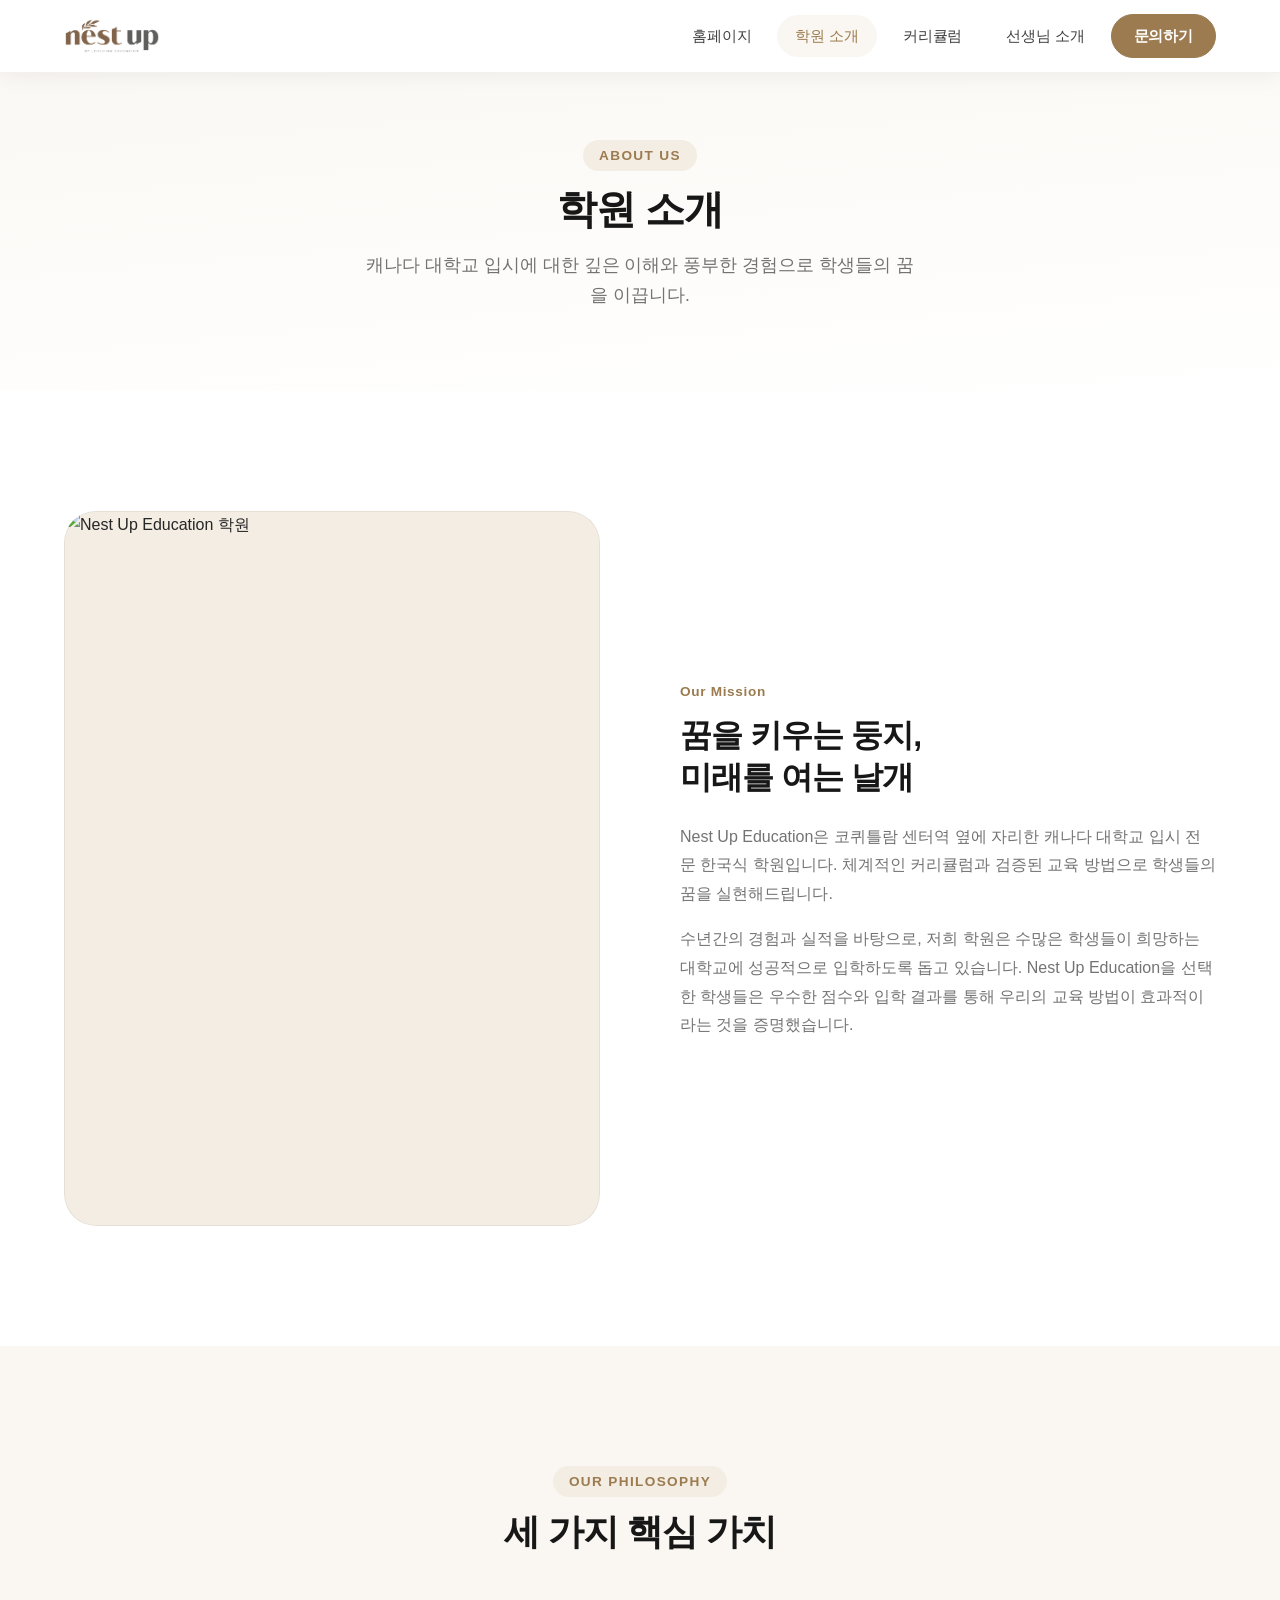
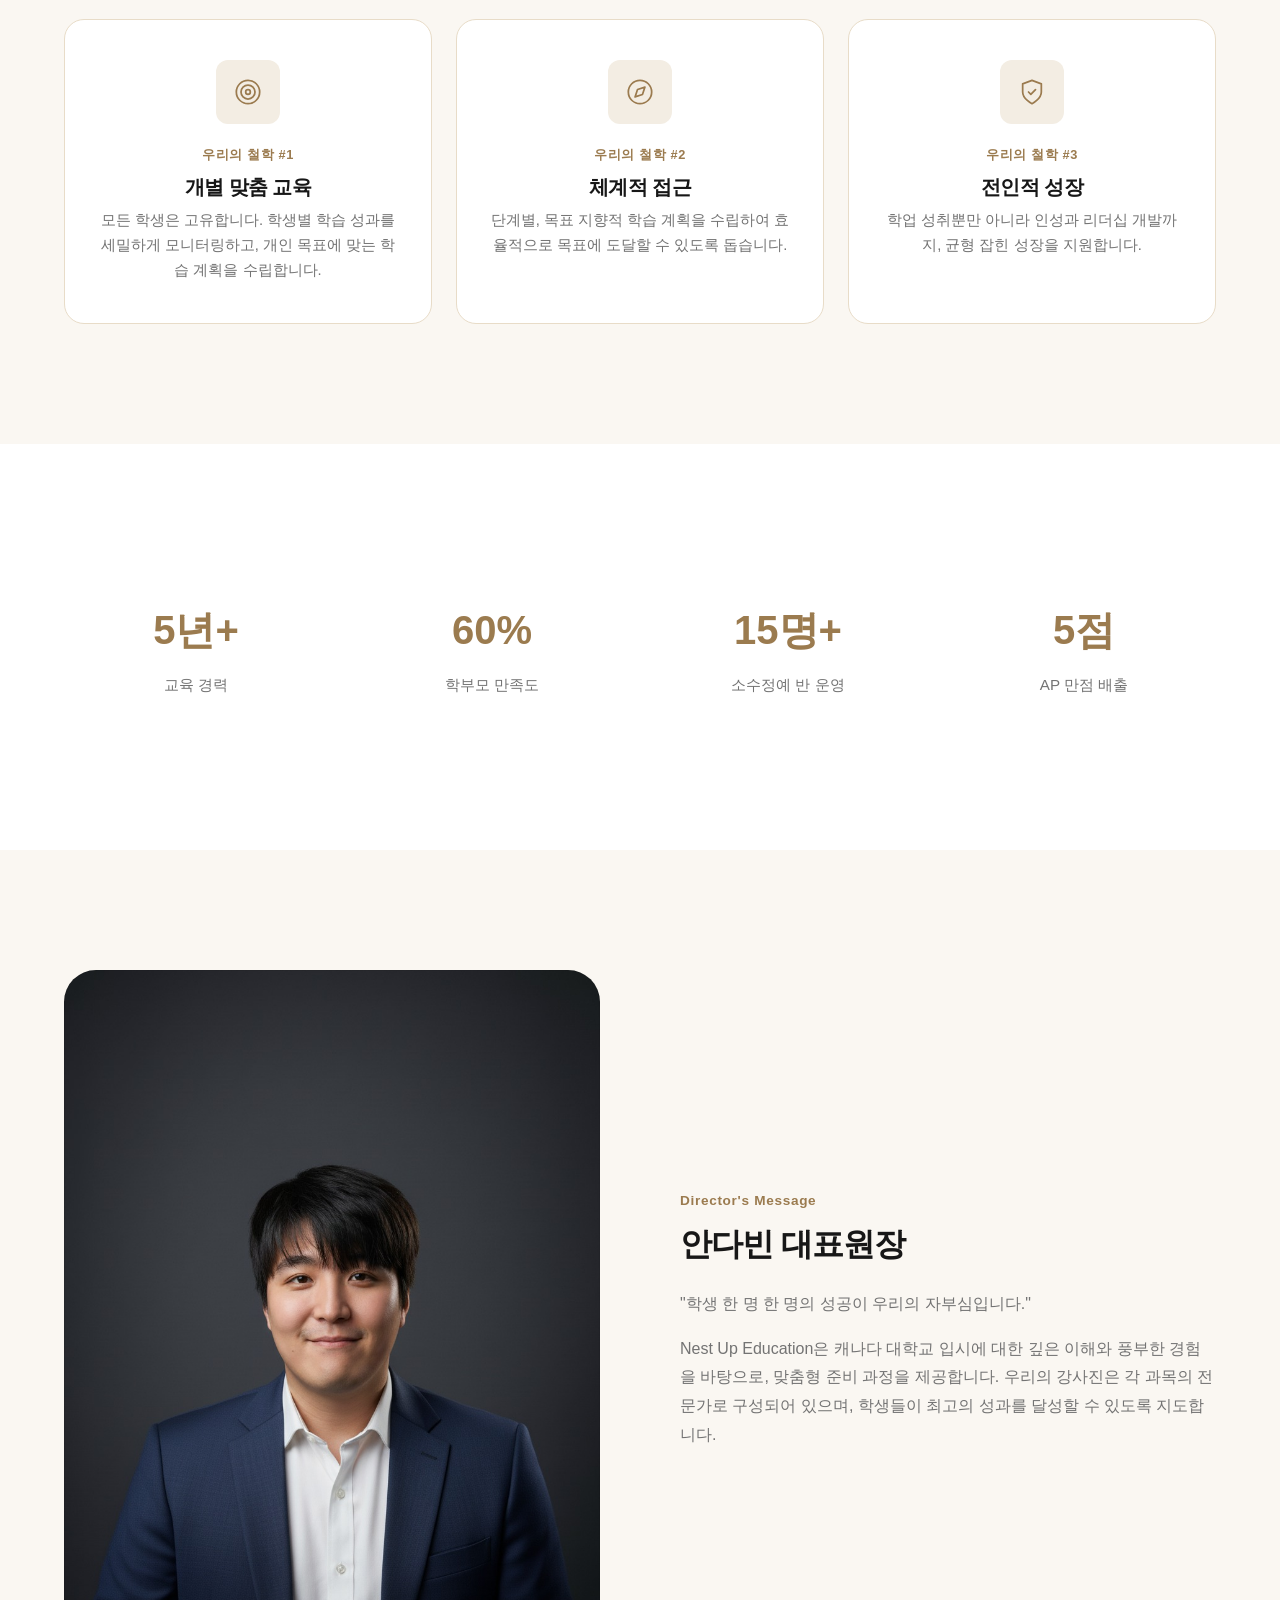
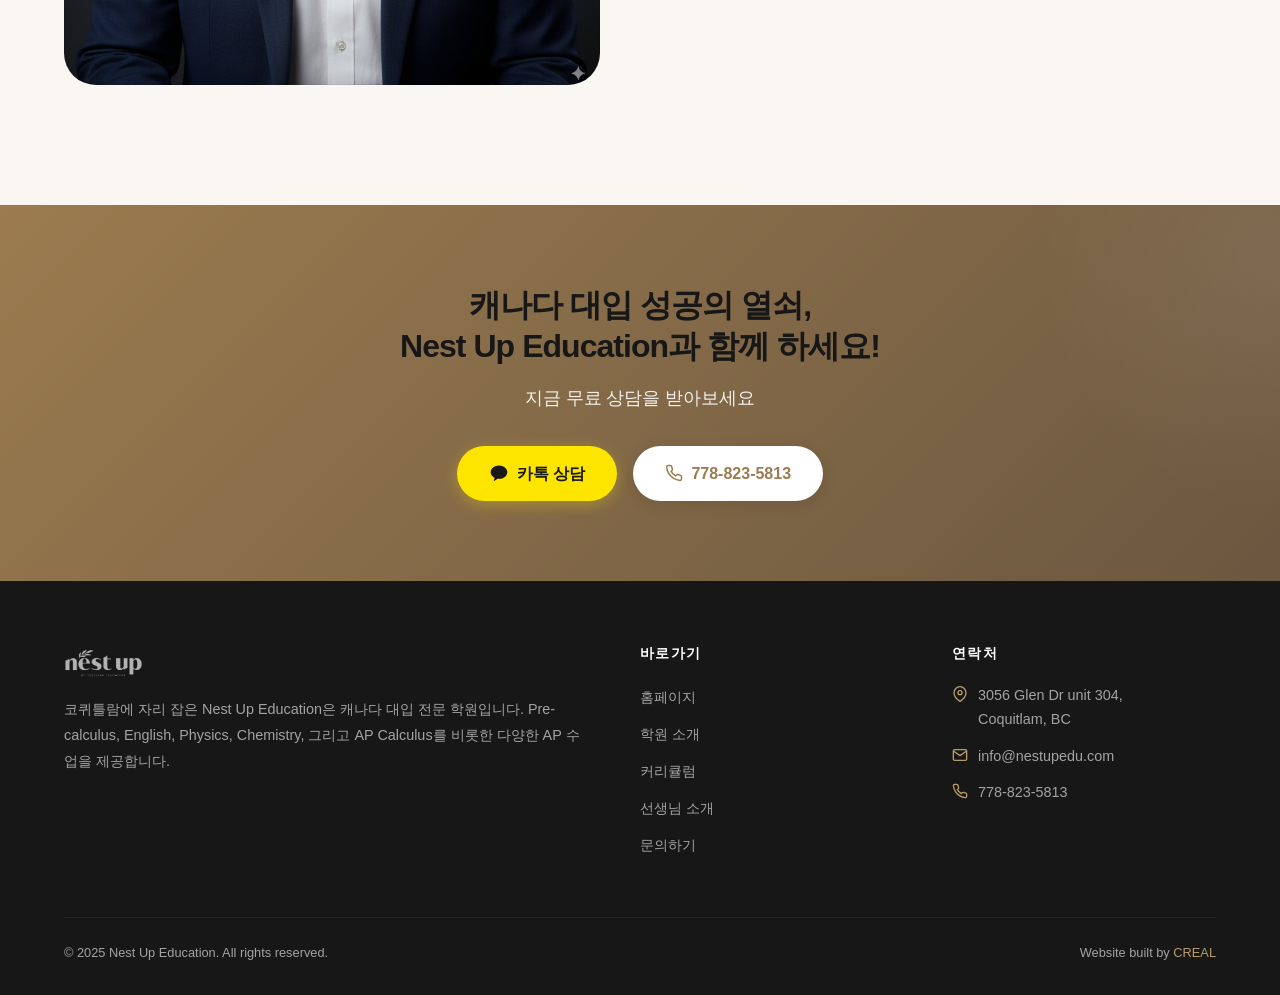
==== commit bb6df43b: "Major update: content rewrite, SEO optimization, design upgrades Content: - Rewrite all pages with d" ====
--- a/about.html
+++ b/about.html
@@ -3,12 +3,31 @@
 <head>
   <meta charset="UTF-8">
   <meta name="viewport" content="width=device-width, initial-scale=1.0">
-  <title>학원 소개 | Nest Up Education</title>
-  <meta name="description" content="Nest Up Education 학원 소개 - 캐나다 대학교 입시 전문 교육 기관">
+  <title>학원 소개 | 코퀴틀람 한인 학원 Nest Up Education</title>
+  <meta name="description" content="코퀴틀람 캐나다 대입 전문 한인 학원 Nest Up Education. STEM AP 로드맵 기반 체계적 교육. 소수정예 수업으로 명문대 진학을 돕습니다.">
+  <link rel="canonical" href="https://nestupedu-site.vercel.app/about.html">
+  <meta name="keywords" content="코퀴틀람 학원, 코퀴틀람 수학 학원, AP 학원, 코퀴틀람 한인 학원, 밴쿠버 AP 학원, 캐나다 대입, STEM 학원, AP Calculus, 트라이시티 학원, 코퀴틀람 과외, Coquitlam tutoring, AP tutoring">
+  <meta name="author" content="Nest Up Education">
+  <meta name="geo.region" content="CA-BC">
+  <meta name="geo.placename" content="Coquitlam">
+  <meta name="theme-color" content="#9B7B4F">
+  <meta property="og:type" content="website">
+  <meta property="og:site_name" content="Nest Up Education">
+  <meta property="og:locale" content="ko_KR">
+  <meta property="og:title" content="학원 소개 | 코퀴틀람 한인 학원 Nest Up Education">
+  <meta property="og:description" content="코퀴틀람 캐나다 대입 전문 한인 학원 Nest Up Education. STEM AP 로드맵 기반 체계적 교육. 소수정예 수업으로 명문대 진학을 돕습니다.">
+  <meta property="og:url" content="https://nestupedu-site.vercel.app/about.html">
+  <meta property="og:image" content="https://nestupedu-site.vercel.app/assets/hero-bg.png">
+  <meta property="og:image:width" content="1200">
+  <meta property="og:image:height" content="630">
+  <meta name="twitter:card" content="summary_large_image">
+  <meta name="twitter:title" content="학원 소개 | 코퀴틀람 한인 학원 Nest Up Education">
+  <meta name="twitter:description" content="코퀴틀람 캐나다 대입 전문 한인 학원 Nest Up Education. STEM AP 로드맵 기반 체계적 교육. 소수정예 수업으로 명문대 진학을 돕습니다.">
+  <meta name="twitter:image" content="https://nestupedu-site.vercel.app/assets/hero-bg.png">
   <link rel="preconnect" href="https://fonts.googleapis.com">
   <link rel="preconnect" href="https://fonts.gstatic.com" crossorigin>
-  <link href="https://fonts.googleapis.com/css2?family=Gowun+Batang:wght@400;700&display=swap" rel="stylesheet">
   <link rel="stylesheet" href="https://cdn.jsdelivr.net/gh/orioncactus/pretendard@v1.3.9/dist/web/variable/pretendardvariable-dynamic-subset.min.css">
+  <link rel="stylesheet" href="https://cdn.jsdelivr.net/gh/aspect-build/wanted-sans@v1.0.3/packages/wanted-sans/fonts/webfonts/variable/split/WantedSansVariable.min.css">
   <link rel="stylesheet" href="styles.css">
 </head>
 <body>
@@ -34,6 +53,8 @@
     </div>
   </nav>
 
+  <main>
+
   <!-- Page Hero -->
   <section class="page-hero">
     <div class="container fade-in">
@@ -155,6 +176,8 @@
       </div>
     </div>
   </section>
+
+  </main>
 
   <!-- Footer -->
   <footer class="footer">
--- a/styles.css
+++ b/styles.css
@@ -49,7 +49,7 @@
   --color-card-bg: #FFFFFF;
 
   /* Typography */
-  --font-heading: 'Gowun Batang', serif;
+  --font-heading: 'Wanted Sans', 'Pretendard', sans-serif;
   --font-body: 'Pretendard', 'Noto Sans KR', sans-serif;
 
   /* Spacing */
@@ -113,7 +113,7 @@
   font-family: var(--font-heading);
   color: var(--color-heading);
   line-height: 1.3;
-  letter-spacing: -0.02em;
+  letter-spacing: -0.03em;
 }
 
 /* --- Utility --- */
@@ -256,6 +256,10 @@
 
 .nav.scrolled .hamburger span {
   background: var(--gray-700);
+}
+
+.hamburger.active span {
+  background: var(--gray-700) !important;
 }
 
 .hamburger.active span:nth-child(1) {
@@ -716,6 +720,7 @@
   text-align: center;
   position: relative;
   overflow: hidden;
+  padding: 80px 0;
 }
 
 .cta-section::before {
@@ -731,7 +736,7 @@
 
 .cta-title {
   font-size: 2rem;
-  font-weight: 700;
+  font-weight: 900;
   margin-bottom: 16px;
   font-family: var(--font-heading);
 }
@@ -739,19 +744,7 @@
 .cta-desc {
   font-size: 1.1rem;
   opacity: 0.9;
-  margin-bottom: 36px;
-}
-
-.cta-phone {
-  font-size: 1.25rem;
-  font-weight: 600;
-  margin-top: 24px;
-  opacity: 0.85;
-}
-
-.cta-phone a {
-  color: #fff;
-  border-bottom: 1px solid rgba(255,255,255,0.4);
+  margin-bottom: 32px;
 }
 
 .cta-buttons {
@@ -1146,6 +1139,13 @@
   border: none;
 }
 
+/* --- Roadmap Grid --- */
+.roadmap-grid {
+  display: grid;
+  grid-template-columns: 1fr 1fr;
+  gap: 32px;
+}
+
 /* --- Responsive --- */
 @media (max-width: 1024px) {
   :root {
@@ -1179,6 +1179,10 @@
     grid-template-columns: 1fr;
   }
 
+  .roadmap-grid {
+    grid-template-columns: 1fr;
+  }
+
   .teachers-grid {
     grid-template-columns: repeat(2, 1fr);
   }
@@ -1190,29 +1194,108 @@
 
 @media (max-width: 768px) {
   :root {
-    --section-gap: 64px;
-    --container-padding: 20px;
-  }
-
+    --section-gap: 56px;
+    --container-padding: 16px;
+  }
+
+  /* Center align everything on mobile */
+  .split,
+  .split > * {
+    text-align: center;
+  }
+
+  .split-label {
+    display: block;
+  }
+
+  .split-list {
+    display: inline-block;
+    text-align: left;
+  }
+
+  .split .btn {
+    margin: 0 auto;
+  }
+
+  .perk-card {
+    text-align: center;
+  }
+
+  .perk-icon {
+    margin: 0 auto 20px;
+  }
+
+  .philosophy-card {
+    text-align: center;
+  }
+
+  .curriculum-card {
+    text-align: center;
+  }
+
+  .curriculum-card-header {
+    flex-direction: column;
+    align-items: center;
+    text-align: center;
+  }
+
+  .curriculum-topics {
+    justify-content: center;
+  }
+
+  .contact-info-card {
+    flex-direction: column;
+    align-items: center;
+    text-align: center;
+  }
+
+  .director-quote {
+    text-align: center;
+    align-items: center;
+  }
+
+  .section-header {
+    text-align: center;
+  }
+
+  .footer-brand {
+    text-align: left;
+  }
+
+  .footer-links {
+    text-align: left;
+  }
+
+  /* Hero */
   .hero {
-    min-height: auto;
-    padding: 120px 20px 60px;
+    min-height: 100vh;
+    min-height: 100dvh;
+    padding: 100px 16px 48px;
   }
 
   .hero-tagline {
-    font-size: 2rem;
+    font-size: 1.75rem;
+    line-height: 1.35;
   }
 
   .hero-logo {
-    width: 140px;
-  }
-
-  .section-title {
-    font-size: 1.75rem;
-  }
-
-  .page-hero-title {
-    font-size: 2rem;
+    width: 120px;
+    margin-bottom: 28px;
+  }
+
+  .hero-desc {
+    font-size: 0.95rem;
+    margin-bottom: 28px;
+    padding: 0 8px;
+  }
+
+  /* Nav */
+  .nav-inner {
+    height: 56px;
+  }
+
+  .nav-logo img {
+    height: 32px;
   }
 
   .nav-menu {
@@ -1236,45 +1319,264 @@
   }
 
   .nav-menu a {
-    font-size: 1.2rem;
-    padding: 12px 24px;
+    font-size: 1.15rem;
+    padding: 14px 28px;
+    color: var(--gray-700) !important;
+  }
+
+  .nav-menu a.active,
+  .nav-menu a:hover {
+    color: var(--color-primary) !important;
+    background: var(--brown-50) !important;
+  }
+
+  .nav-menu .nav-cta {
+    background: var(--color-primary) !important;
+    color: #fff !important;
+    margin-top: 8px;
   }
 
   .hamburger {
     display: flex;
   }
 
+  /* Typography */
+  .section-title {
+    font-size: 1.5rem;
+  }
+
+  .section-header {
+    margin-bottom: 40px;
+  }
+
+  .section-desc {
+    font-size: 0.92rem;
+  }
+
+  .section-label {
+    font-size: 0.78rem;
+    padding: 3px 12px;
+  }
+
+  .page-hero {
+    padding: 110px 0 48px;
+  }
+
+  .page-hero-title {
+    font-size: 1.75rem;
+  }
+
+  .page-hero-desc {
+    font-size: 0.95rem;
+    padding: 0 8px;
+  }
+
+  /* Split sections */
+  .split-title {
+    font-size: 1.4rem;
+  }
+
+  .split-text {
+    font-size: 0.92rem;
+  }
+
+  .split-label {
+    font-size: 0.8rem;
+  }
+
+  .split-list li {
+    font-size: 0.92rem;
+    margin-bottom: 10px;
+  }
+
+  .split-image {
+    aspect-ratio: 4/3;
+    max-height: 400px;
+  }
+
+  .split-image[style*="3/4"],
+  .split-image:has(img[alt*="대표원장"]) {
+    aspect-ratio: 3/4;
+    max-height: 420px;
+  }
+
+  /* Cards */
   .perks-grid {
     grid-template-columns: 1fr;
-  }
-
+    gap: 16px;
+  }
+
+  .perk-card {
+    padding: 24px 20px;
+  }
+
+  .perk-title {
+    font-size: 1rem;
+  }
+
+  .perk-desc {
+    font-size: 0.85rem;
+  }
+
+  .philosophy-card {
+    padding: 28px 24px;
+  }
+
+  .curriculum-card {
+    padding: 28px 20px;
+  }
+
+  .curriculum-name {
+    font-size: 1.1rem;
+  }
+
+  .curriculum-desc {
+    font-size: 0.88rem;
+  }
+
+  /* Stats */
+  .stagger[style*="grid-template-columns:repeat(4"] {
+    grid-template-columns: repeat(2, 1fr) !important;
+    gap: 16px !important;
+  }
+
+  .stagger[style*="grid-template-columns:repeat(4"] > div {
+    padding: 20px 12px !important;
+  }
+
+  .stagger[style*="grid-template-columns:repeat(4"] p[data-count] {
+    font-size: 2rem !important;
+  }
+
+  /* Teachers */
   .teachers-grid {
     grid-template-columns: 1fr;
   }
 
-  .footer-inner {
-    grid-template-columns: 1fr;
-    gap: 32px;
-  }
-
-  .footer-bottom {
-    flex-direction: column;
-    gap: 8px;
-    text-align: center;
-  }
-
+  .teacher-photo {
+    aspect-ratio: 16/9;
+  }
+
+  .teacher-info {
+    padding: 20px;
+  }
+
+  /* Director */
   .director-quote {
     flex-direction: column;
     text-align: center;
-    padding: 32px;
+    padding: 24px 20px;
+    gap: 20px;
+  }
+
+  .director-avatar {
+    width: 64px;
+    height: 64px;
+  }
+
+  .director-text {
+    font-size: 1rem;
+  }
+
+  /* Contact */
+  .contact-form {
+    padding: 28px 20px;
+  }
+
+  .form-input,
+  .form-textarea {
+    padding: 10px 14px;
+    font-size: 0.95rem;
+  }
+
+  .contact-info-card {
+    padding: 20px 16px;
+    gap: 16px;
+  }
+
+  /* CTA */
+  .cta-title {
+    font-size: 1.4rem;
+  }
+
+  .cta-desc {
+    font-size: 0.95rem;
+  }
+
+  .cta-buttons {
+    flex-direction: column;
+    align-items: center;
+    gap: 12px;
+  }
+
+  .cta-buttons .btn {
+    width: 100%;
+    max-width: 280px;
+    justify-content: center;
+  }
+
+  .cta-phone {
+    font-size: 1rem;
+  }
+
+  /* Buttons */
+  .btn {
+    padding: 12px 24px;
+    font-size: 0.92rem;
+  }
+
+  /* Footer */
+  .footer {
+    padding: 48px 0 24px;
+  }
+
+  .footer-inner {
+    grid-template-columns: 1fr;
+    gap: 28px;
+  }
+
+  .footer-brand p {
+    font-size: 0.85rem;
+  }
+
+  .footer-bottom {
+    flex-direction: column;
+    gap: 6px;
+    text-align: center;
+    font-size: 0.75rem;
+  }
+
+  /* Map */
+  .map-container {
+    aspect-ratio: 16/9;
+  }
+
+  /* Roadmap cards on mobile */
+  .roadmap-grid .fade-in {
+    padding: 28px 20px !important;
+  }
+}
+
+/* Extra small screens */
+@media (max-width: 380px) {
+  .hero-tagline {
+    font-size: 1.5rem;
+  }
+
+  .section-title {
+    font-size: 1.35rem;
   }
 
   .split-title {
-    font-size: 1.6rem;
+    font-size: 1.25rem;
   }
 
   .cta-title {
-    font-size: 1.6rem;
+    font-size: 1.25rem;
+  }
+
+  .stagger[style*="grid-template-columns:repeat(4"] {
+    grid-template-columns: 1fr !important;
   }
 }
 
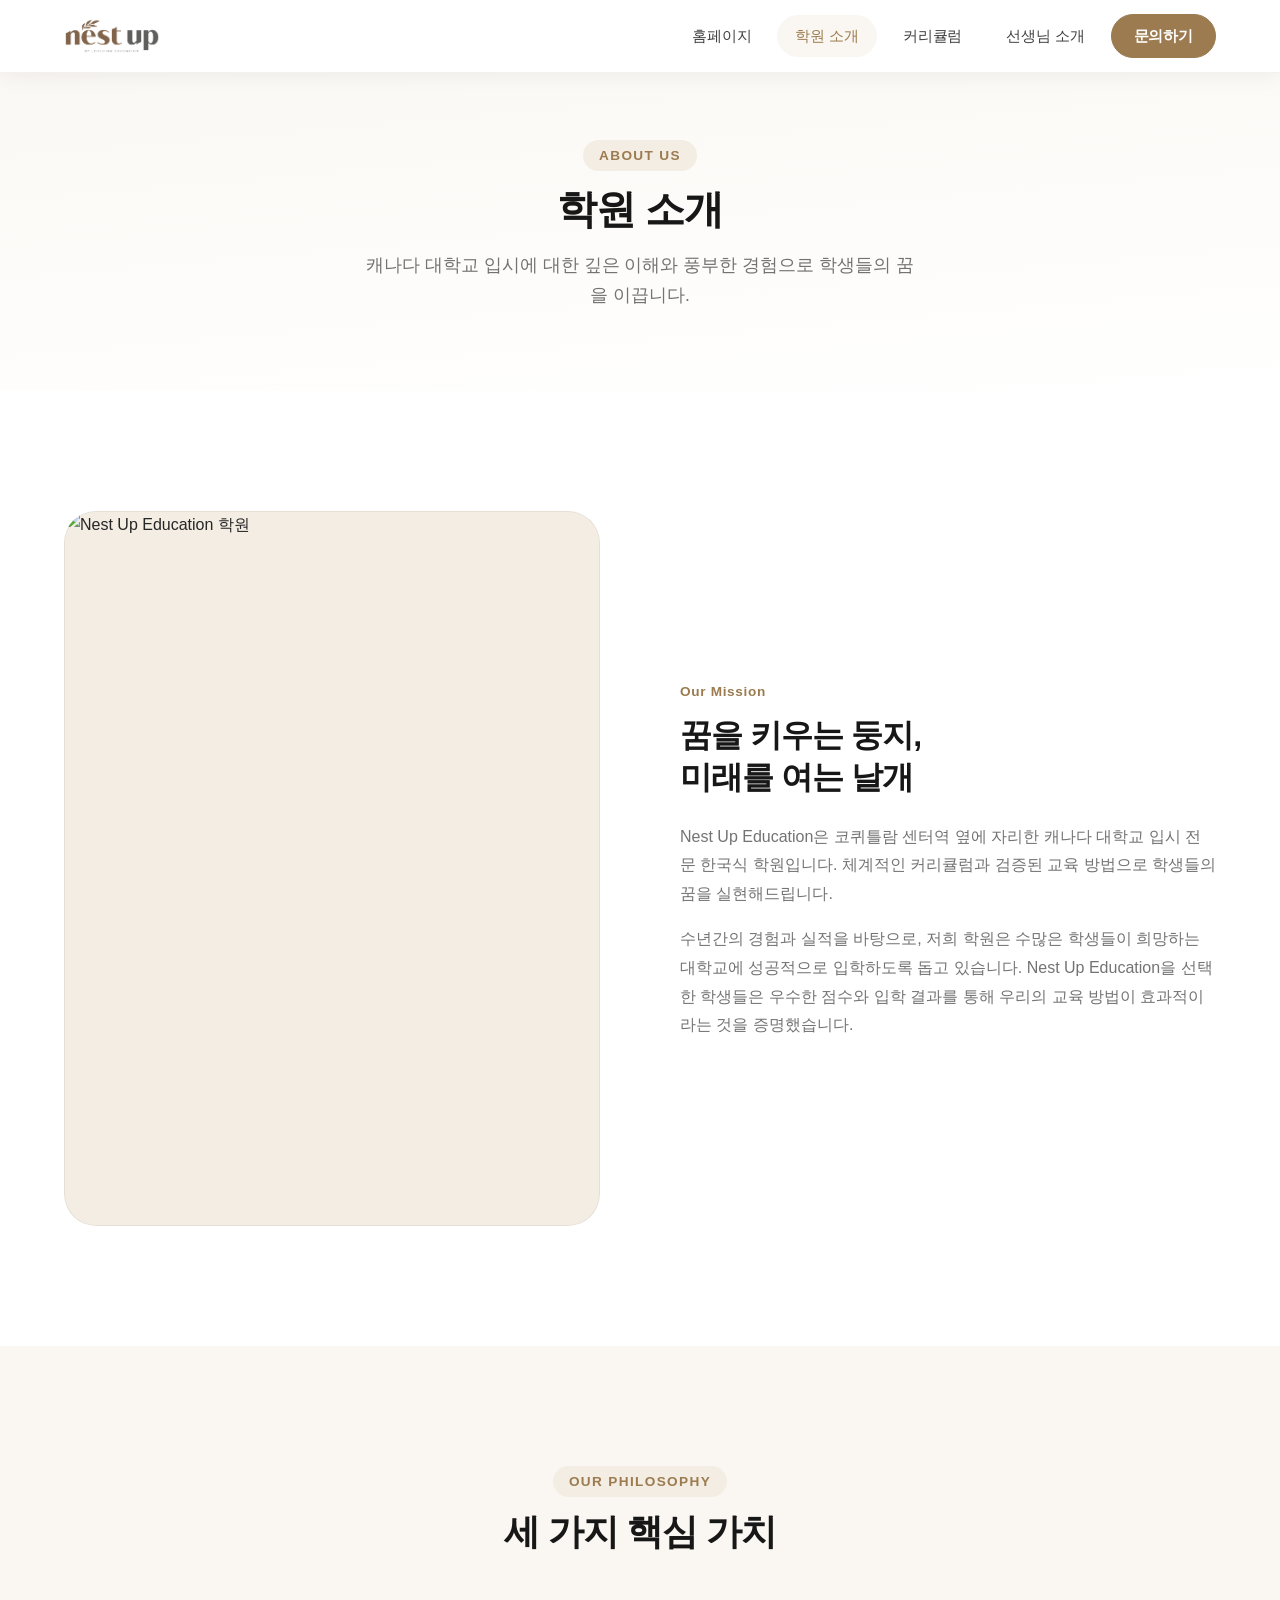
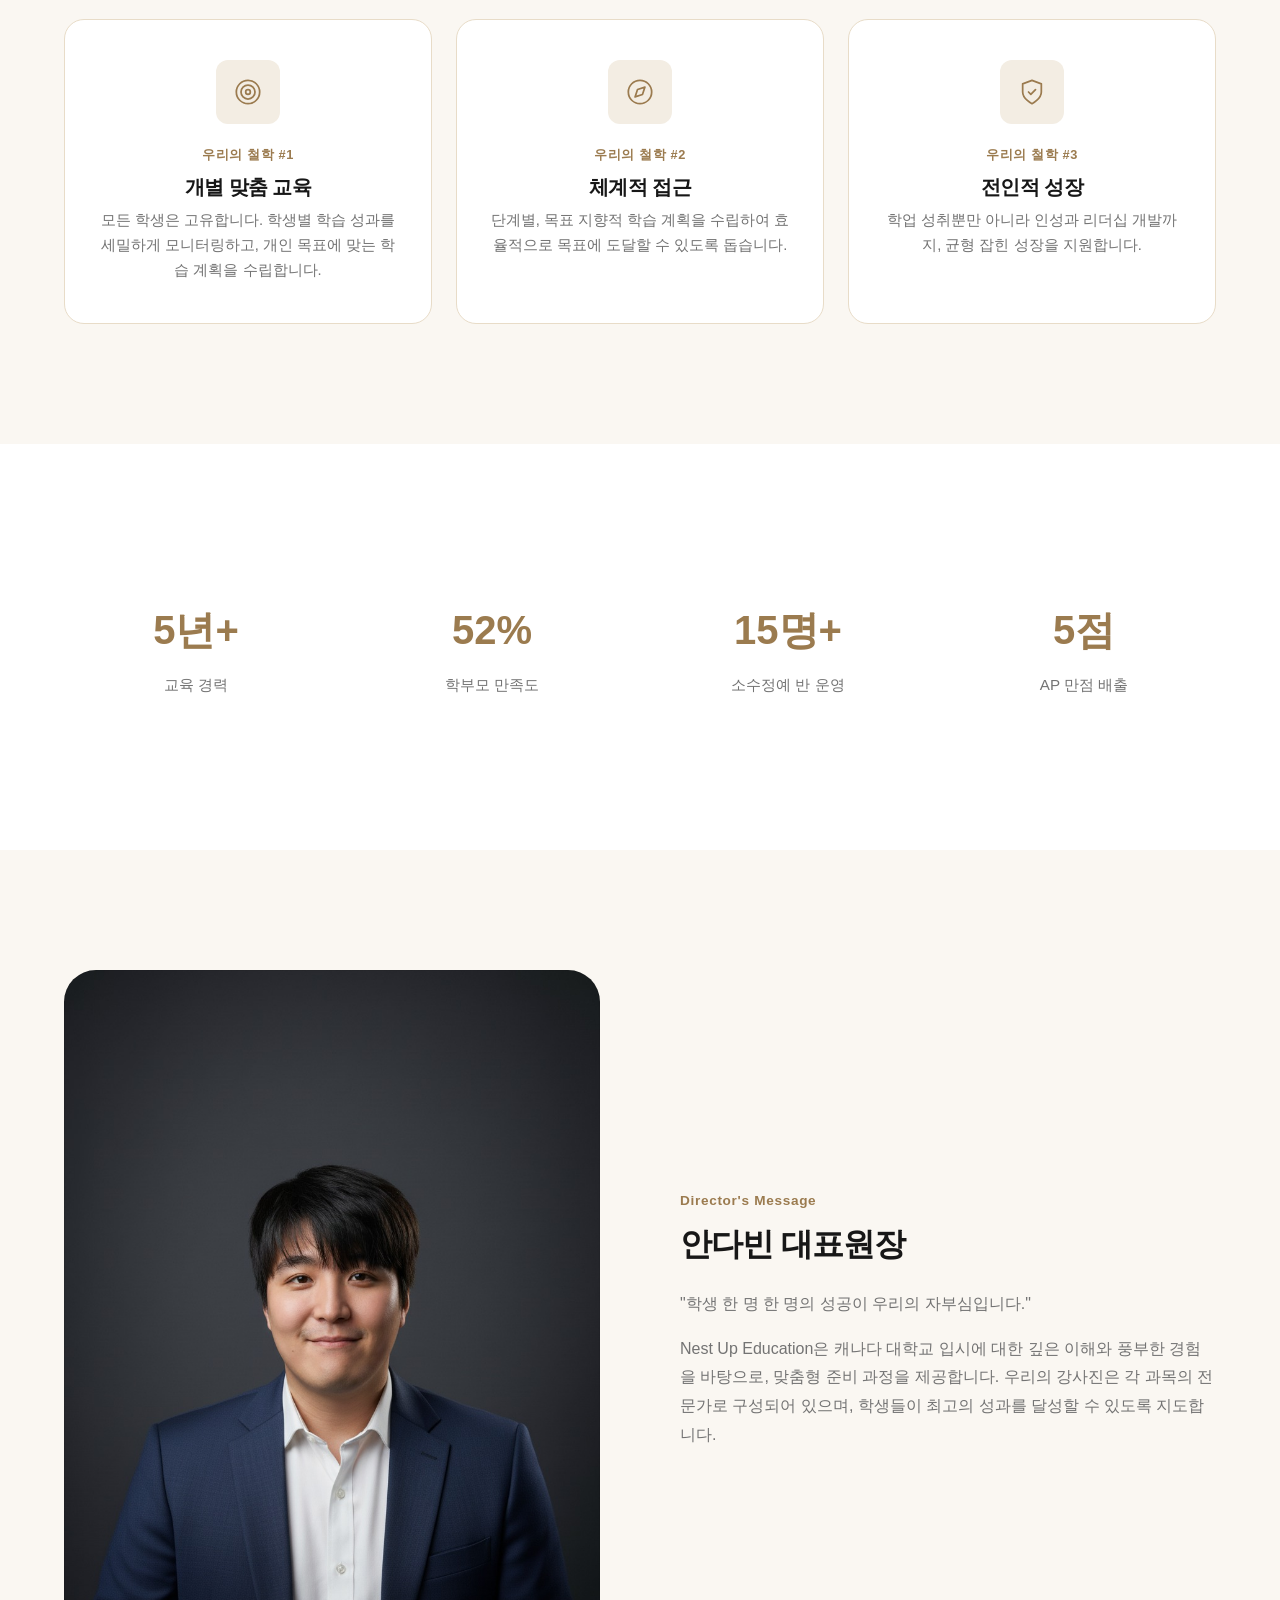
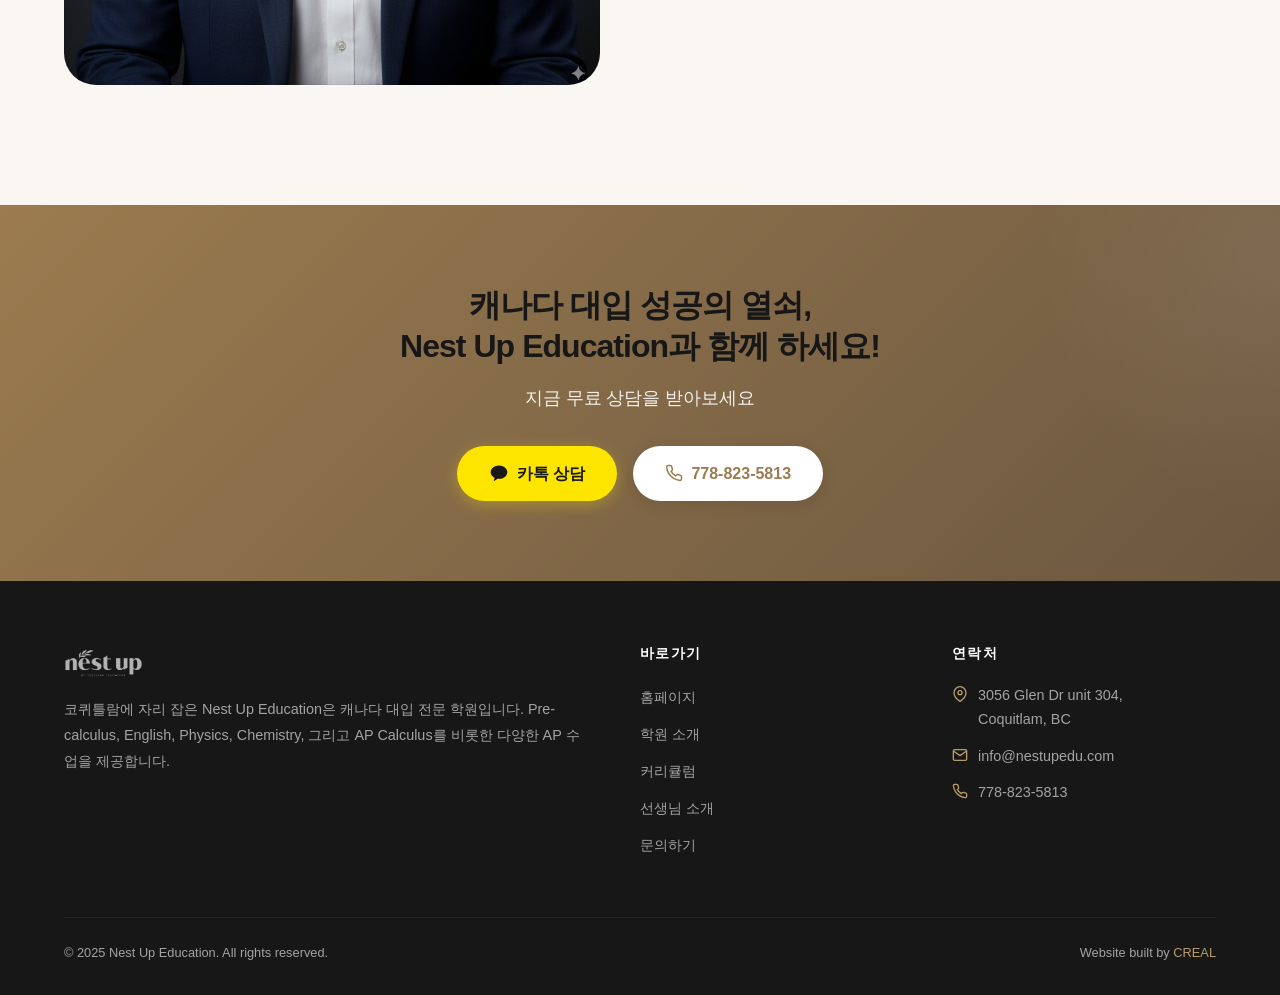
==== commit 6172e12d: "Add favicon, apple-touch-icon, and OG image - Generate favicon (32px) and apple-touch-icon (180px) f" ====
--- a/about.html
+++ b/about.html
@@ -11,19 +11,21 @@
   <meta name="geo.region" content="CA-BC">
   <meta name="geo.placename" content="Coquitlam">
   <meta name="theme-color" content="#9B7B4F">
+  <link rel="icon" type="image/png" href="favicon.png">
+  <link rel="apple-touch-icon" href="apple-touch-icon.png">
   <meta property="og:type" content="website">
   <meta property="og:site_name" content="Nest Up Education">
   <meta property="og:locale" content="ko_KR">
   <meta property="og:title" content="학원 소개 | 코퀴틀람 한인 학원 Nest Up Education">
   <meta property="og:description" content="코퀴틀람 캐나다 대입 전문 한인 학원 Nest Up Education. STEM AP 로드맵 기반 체계적 교육. 소수정예 수업으로 명문대 진학을 돕습니다.">
   <meta property="og:url" content="https://nestupedu-site.vercel.app/about.html">
-  <meta property="og:image" content="https://nestupedu-site.vercel.app/assets/hero-bg.png">
+  <meta property="og:image" content="https://nestupedu-site.vercel.app/assets/og-image.jpg">
   <meta property="og:image:width" content="1200">
   <meta property="og:image:height" content="630">
   <meta name="twitter:card" content="summary_large_image">
   <meta name="twitter:title" content="학원 소개 | 코퀴틀람 한인 학원 Nest Up Education">
   <meta name="twitter:description" content="코퀴틀람 캐나다 대입 전문 한인 학원 Nest Up Education. STEM AP 로드맵 기반 체계적 교육. 소수정예 수업으로 명문대 진학을 돕습니다.">
-  <meta name="twitter:image" content="https://nestupedu-site.vercel.app/assets/hero-bg.png">
+  <meta name="twitter:image" content="https://nestupedu-site.vercel.app/assets/og-image.jpg">
   <link rel="preconnect" href="https://fonts.googleapis.com">
   <link rel="preconnect" href="https://fonts.gstatic.com" crossorigin>
   <link rel="stylesheet" href="https://cdn.jsdelivr.net/gh/orioncactus/pretendard@v1.3.9/dist/web/variable/pretendardvariable-dynamic-subset.min.css">
